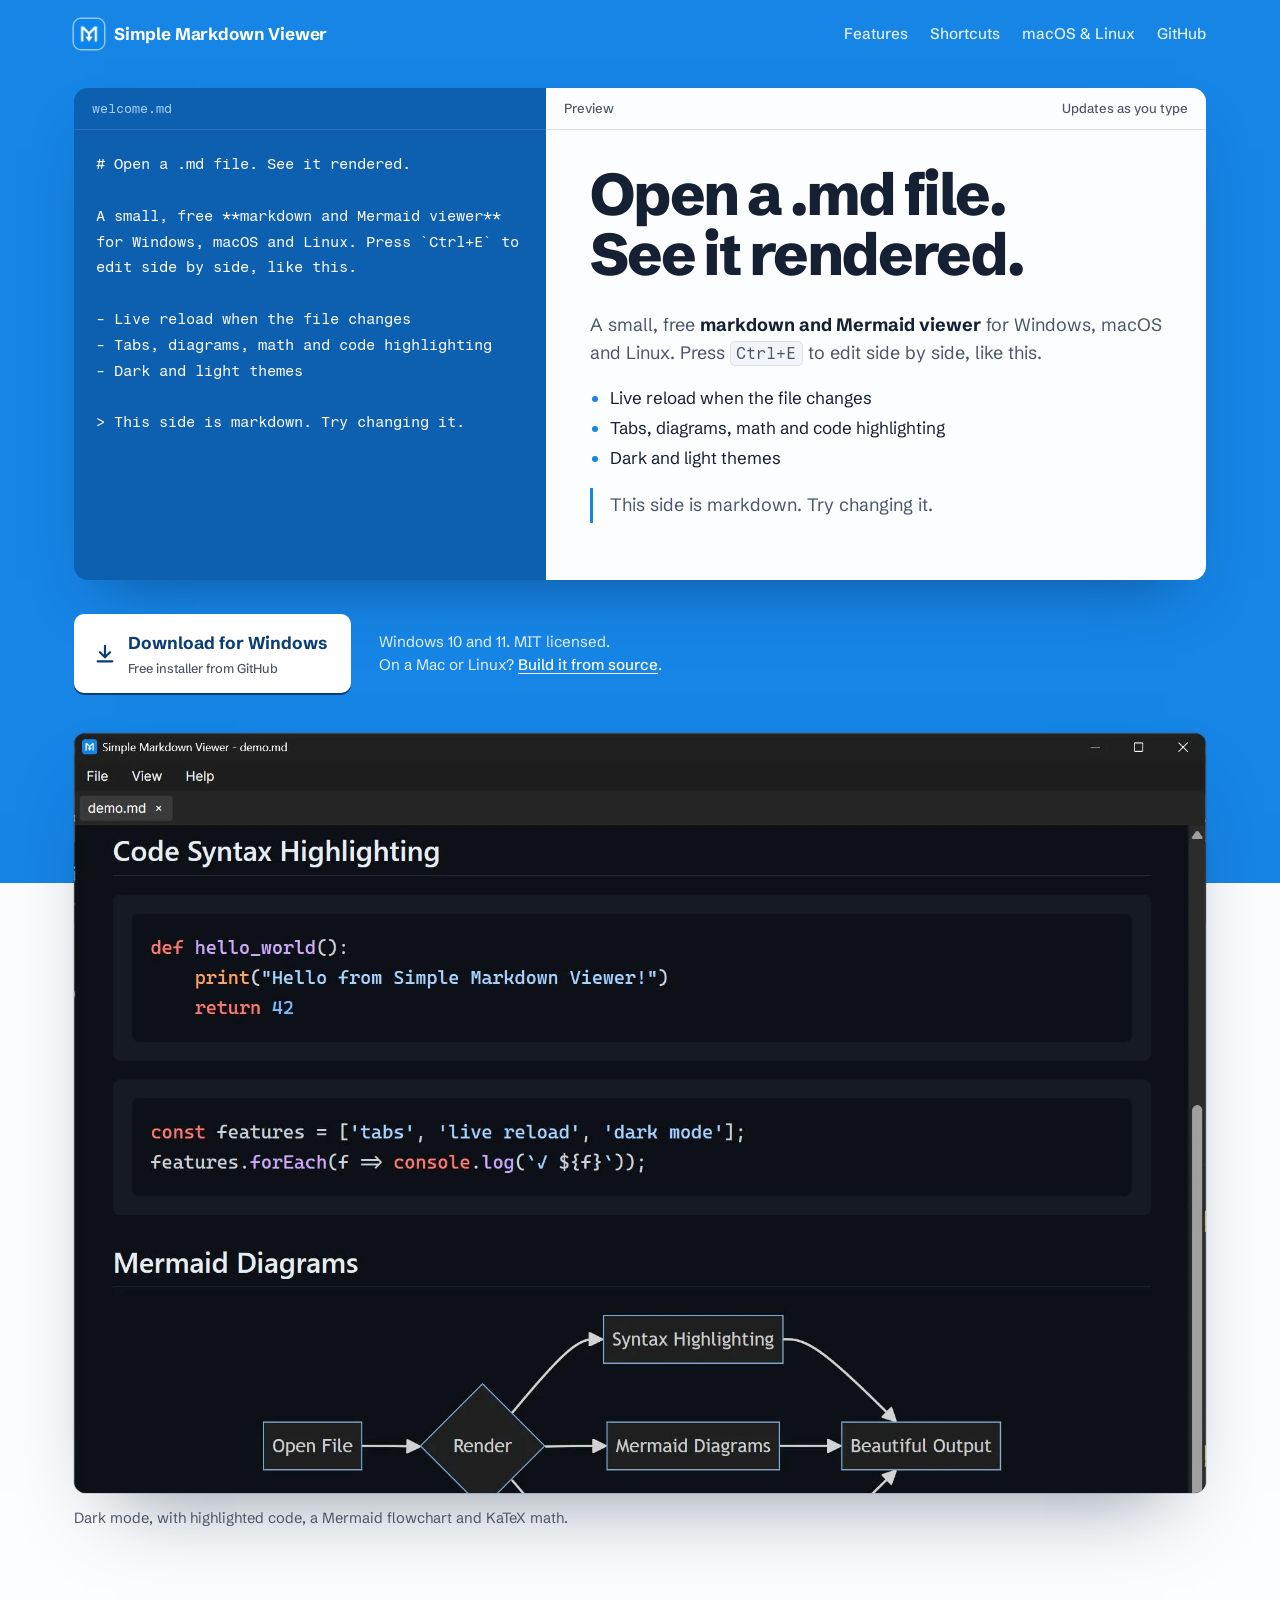
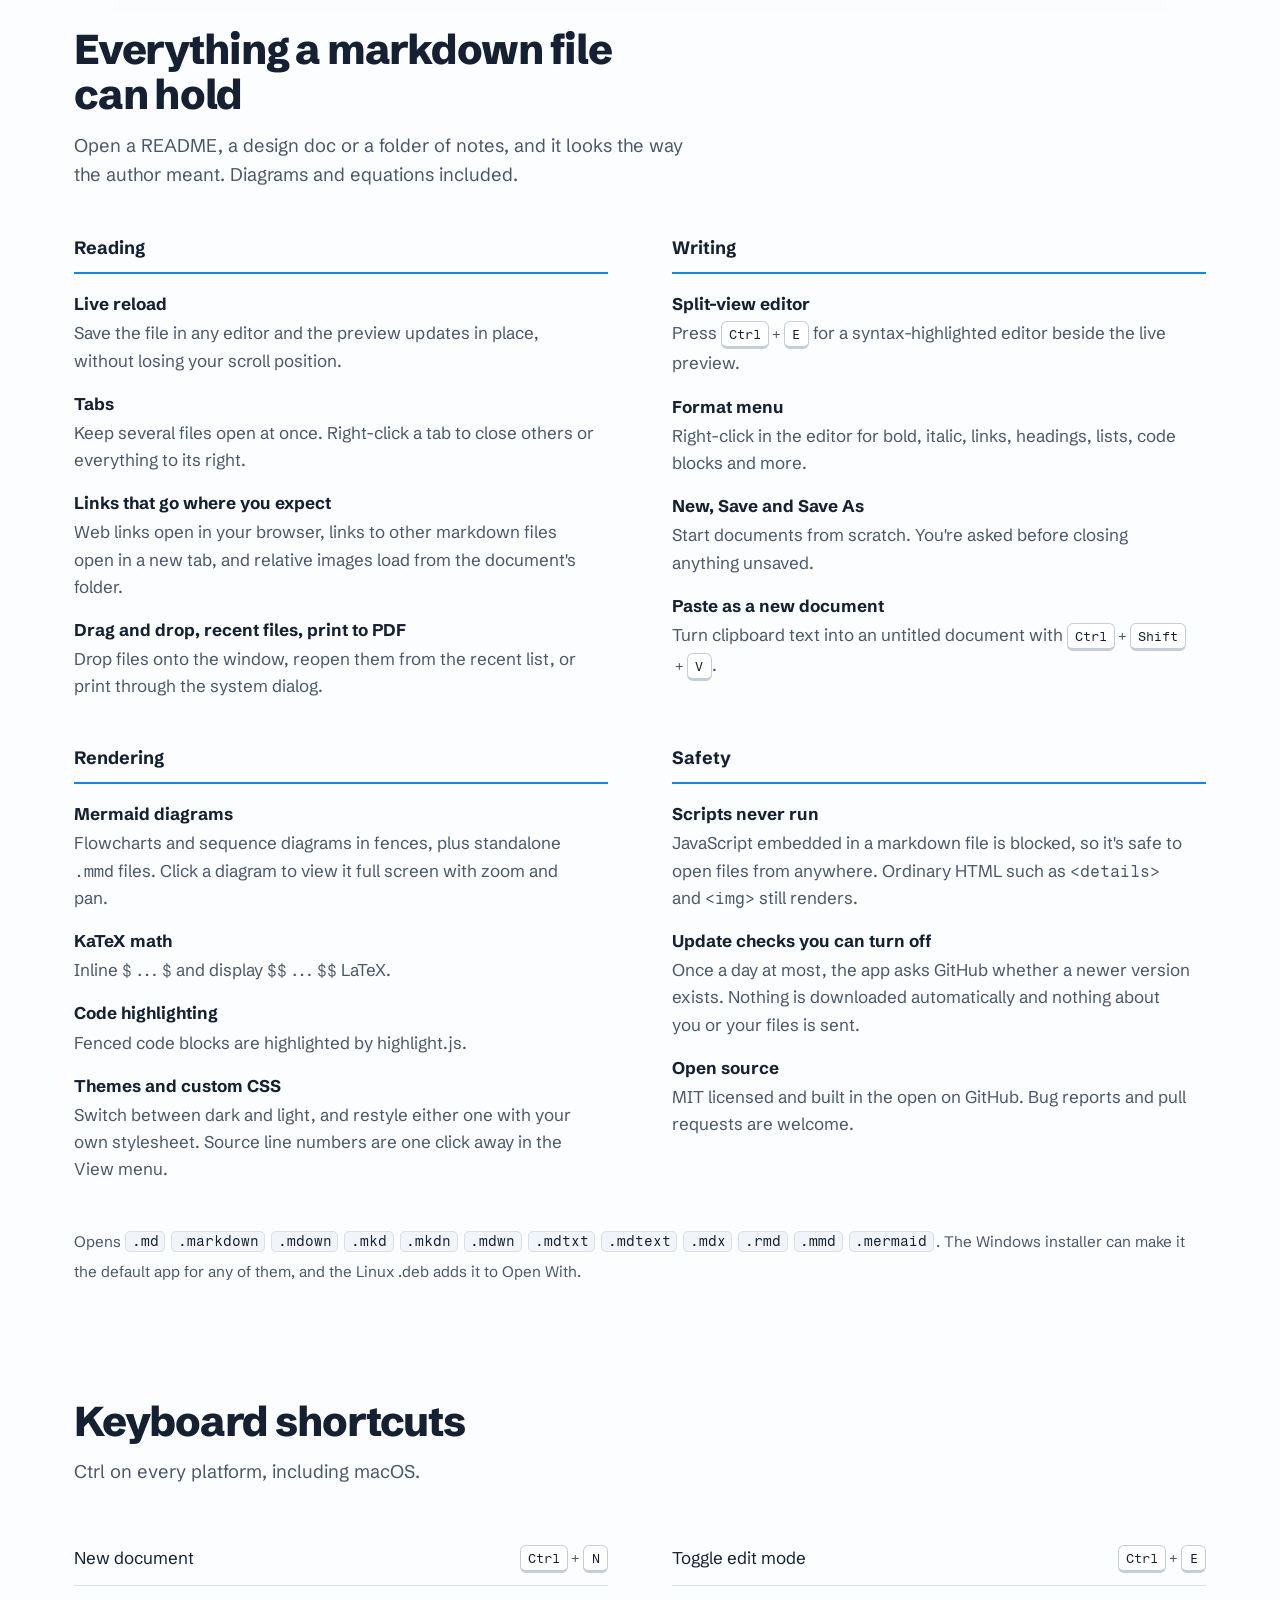
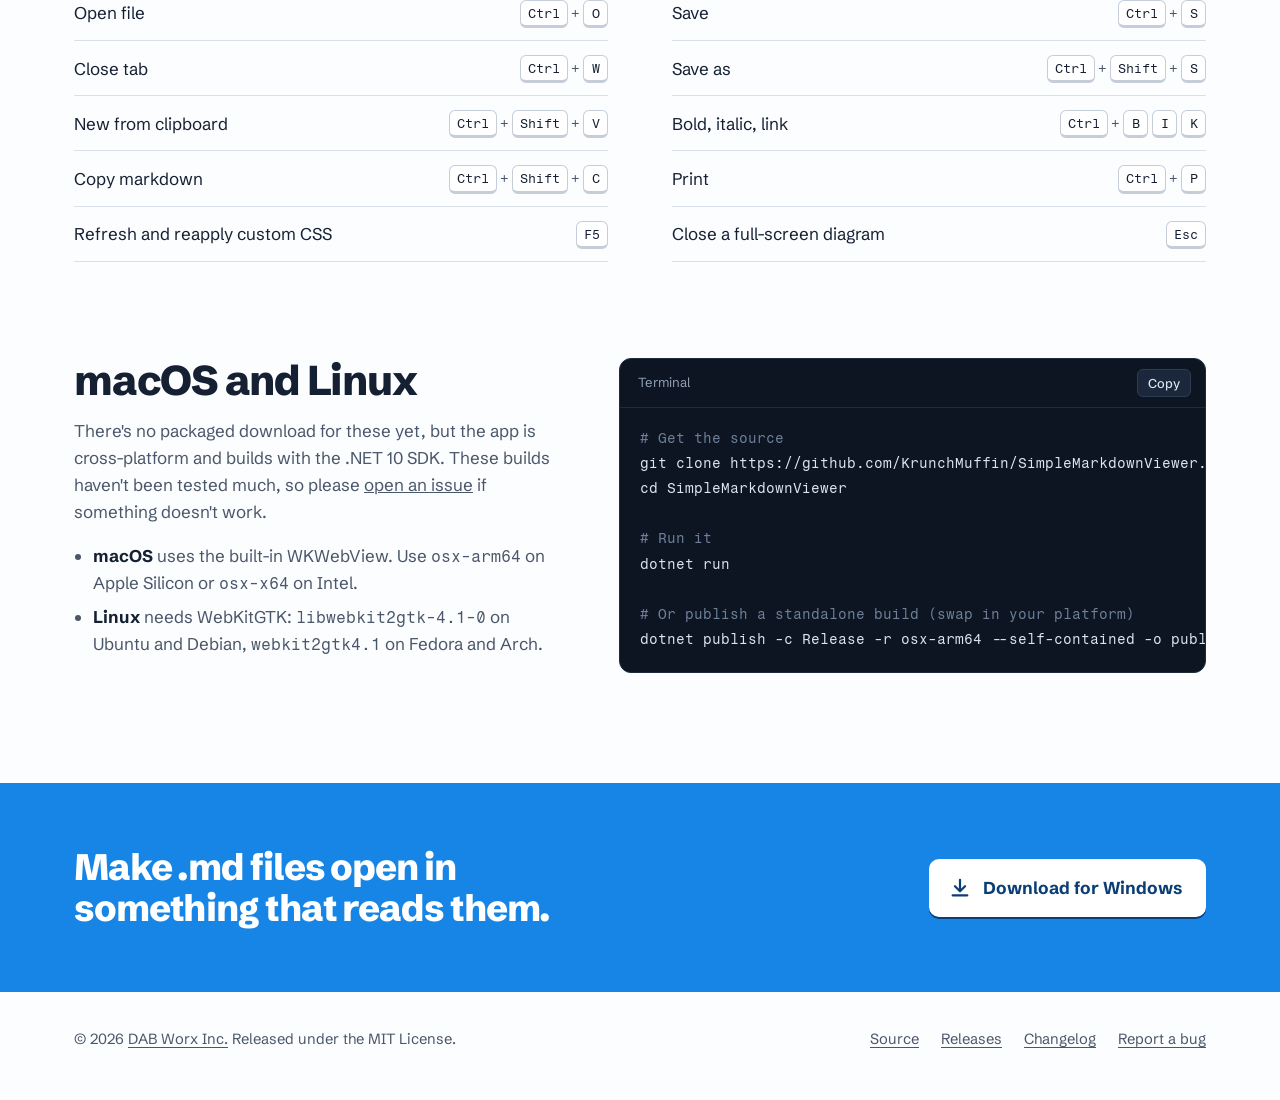
==== docs/index.html @ 420faa03 "Document the macOS and Linux downloads and the release workflow README: download table for every pla" ====
<!doctype html>
<html lang="en">
<head>
<meta charset="utf-8">
<meta name="viewport" content="width=device-width, initial-scale=1">
<title>Simple Markdown Viewer</title>
<meta name="description" content="A small, free markdown and Mermaid viewer and editor for Windows, macOS and Linux, with live reload, tabs, diagrams, math and code highlighting.">
<meta property="og:title" content="Simple Markdown Viewer">
<meta property="og:description" content="Open a .md file. See it rendered. Free and open source.">
<meta property="og:image" content="https://smv.dabworx.com/screenshot.png">
<meta property="og:type" content="website">
<meta name="theme-color" content="#1685E6">
<link rel="icon" type="image/png" href="favicon.png">
<link rel="apple-touch-icon" href="icon-192.png">
<link rel="preconnect" href="https://fonts.googleapis.com">
<link rel="preconnect" href="https://fonts.gstatic.com" crossorigin>
<link href="https://fonts.googleapis.com/css2?family=Fragment+Mono&family=Schibsted+Grotesk:wght@400;500;700;800&display=swap" rel="stylesheet">
<style>
:root {
  --blue: #1685E6;
  --blue-deep: #0D5FB0;
  --blue-ink: #0A3E75;
  --blue-soft: #A9D2F7;
  --paper: #FCFDFE;
  --paper-2: #F1F5F9;
  --ink: #152033;
  --ink-2: #4A5669;
  --rule: #D9E0E8;
  --key-bg: #FFFFFF;
  --key-edge: #C4CDD8;
  --sans: "Schibsted Grotesk", system-ui, -apple-system, "Segoe UI", sans-serif;
  --mono: "Fragment Mono", ui-monospace, "Cascadia Mono", Consolas, monospace;
  --measure: 68ch;
  --wrap: 1180px;
}
@media (prefers-color-scheme: dark) {
  :root {
    --paper: #0F1622;
    --paper-2: #151E2C;
    --ink: #E6ECF3;
    --ink-2: #A3AFBF;
    --rule: #263244;
    --key-bg: #1B2536;
    --key-edge: #33425A;
  }
}

*, *::before, *::after { box-sizing: border-box; }
html { -webkit-text-size-adjust: 100%; scroll-behavior: smooth; }
@media (prefers-reduced-motion: reduce) { html { scroll-behavior: auto; } }
body {
  margin: 0;
  background: var(--paper);
  color: var(--ink);
  font: 400 1.0625rem/1.6 var(--sans);
  -webkit-font-smoothing: antialiased;
}
img { max-width: 100%; height: auto; display: block; }
a { color: inherit; }
:focus-visible { outline: 3px solid #FFC940; outline-offset: 3px; border-radius: 4px; }
.wrap { width: 100%; max-width: var(--wrap); margin: 0 auto; padding: 0 24px; }
@media (max-width: 600px) { .wrap { padding: 0 16px; } }
code, kbd, .mono { font-family: var(--mono); font-size: .92em; }
.skip { position: absolute; left: -9999px; }
.skip:focus { left: 16px; top: 16px; z-index: 10; background: #fff; color: #000; padding: 8px 12px; }

/* ---------- Top bar ---------- */
.top { background: var(--blue); color: #fff; }
.top .wrap { display: flex; align-items: center; gap: 24px; height: 68px; }
.brand { display: flex; align-items: center; gap: 10px; font-weight: 700; text-decoration: none; letter-spacing: -.01em; }
.brand img { width: 30px; height: 30px; border-radius: 7px; box-shadow: 0 0 0 1.5px rgba(255,255,255,.55); }
.top nav { margin-left: auto; display: flex; gap: 22px; font-weight: 500; font-size: .96rem; }
.top nav a { text-decoration: none; opacity: .88; }
.top nav a:hover { opacity: 1; text-decoration: underline; text-underline-offset: 4px; }
@media (max-width: 640px) { .top nav a:not(.gh) { display: none; } }

/* ---------- Hero: the live split view ---------- */
.hero { background: var(--blue); color: #fff; padding: 20px 0 190px; }
.split {
  display: grid;
  grid-template-columns: minmax(0, 5fr) minmax(0, 7fr);
  border-radius: 14px;
  overflow: hidden;
  box-shadow: 0 30px 60px -30px rgba(6, 40, 80, .55);
}
.pane-head {
  display: flex; align-items: center; justify-content: space-between; gap: 12px;
  font-size: .82rem; padding: 10px 18px; font-weight: 500;
}
.source { background: var(--blue-deep); display: flex; flex-direction: column; }
.source .pane-head { color: var(--blue-soft); border-bottom: 1px solid rgba(255,255,255,.12); }
.source .pane-head span:first-child { font-family: var(--mono); }
.source textarea {
  flex: 1;
  min-height: 360px;
  width: 100%;
  resize: none;
  border: 0;
  background: transparent;
  color: #fff;
  font: 400 .95rem/1.7 var(--mono);
  padding: 22px 22px 28px;
  caret-color: #FFC940;
  tab-size: 2;
}
.source textarea:focus { outline: none; }
.source:focus-within { box-shadow: inset 0 0 0 3px #FFC940; }
.source textarea::selection { background: rgba(255, 201, 64, .45); }

.render { background: var(--paper); color: var(--ink); display: flex; flex-direction: column; }
.render .pane-head { color: var(--ink-2); border-bottom: 1px solid var(--rule); }
.doc { padding: 34px 44px 40px; }
.doc > :first-child { margin-top: 0; }
.doc h1 {
  font-size: clamp(2.3rem, 4.6vw, 3.7rem);
  line-height: 1.02;
  letter-spacing: -.035em;
  font-weight: 800;
  margin: 0 0 .45em;
  text-wrap: balance;
}
.doc h2 { font-size: 1.5rem; letter-spacing: -.02em; margin: 1.2em 0 .4em; line-height: 1.2; }
.doc h3 { font-size: 1.15rem; margin: 1.2em 0 .3em; }
.doc p { margin: 0 0 .9em; max-width: 56ch; font-size: 1.12rem; color: var(--ink-2); }
.doc strong { color: var(--ink); }
.doc ul { margin: 0 0 1em; padding-left: 1.2em; }
.doc li { margin: .15em 0; }
.doc li::marker { color: var(--blue); }
.doc code { background: var(--paper-2); border: 1px solid var(--rule); border-radius: 5px; padding: .08em .35em; }
.doc blockquote { margin: 0 0 1em; padding: .2em 0 .2em 1em; border-left: 3px solid var(--blue); color: var(--ink-2); }
.doc blockquote > :last-child { margin-bottom: 0; }
.doc a { color: var(--blue); }
.doc hr { border: 0; border-top: 1px solid var(--rule); margin: 1.4em 0; }
.doc pre { background: var(--paper-2); border: 1px solid var(--rule); border-radius: 8px; padding: 14px 16px; overflow-x: auto; }
.doc pre code { background: none; border: 0; padding: 0; }

.reset {
  font: inherit; color: inherit; background: none; border: 0; padding: 0; cursor: pointer;
  text-decoration: underline; text-underline-offset: 3px;
}

/* Download strip inside the hero */
.get { display: flex; flex-wrap: wrap; align-items: center; gap: 14px 28px; margin-top: 34px; }
.btn {
  display: inline-flex; align-items: center; gap: 12px;
  background: #fff; color: var(--blue-ink);
  font-weight: 700; font-size: 1.08rem; text-decoration: none;
  padding: 15px 24px 15px 20px; border-radius: 10px;
  box-shadow: 0 2px 0 var(--blue-ink);
  transition: transform .12s ease, box-shadow .12s ease;
}
.btn:hover { transform: translateY(-1px); box-shadow: 0 3px 0 var(--blue-ink); }
.btn:active { transform: translateY(1px); box-shadow: 0 1px 0 var(--blue-ink); }
.btn svg { width: 22px; height: 22px; flex: none; }
.btn small { display: block; font-weight: 500; font-size: .8rem; color: var(--ink-2); margin-top: 1px; }
.get-meta { font-size: .95rem; line-height: 1.5; color: #E4F1FD; }
.get-meta a { color: #fff; font-weight: 500; text-underline-offset: 3px; }

@media (max-width: 860px) {
  .split { grid-template-columns: 1fr; }
  .render { order: -1; }
  .source textarea { min-height: 220px; }
  .doc { padding: 26px 22px 30px; }
  .hero { padding-bottom: 120px; }
}

/* ---------- Screenshot ---------- */
.shot { margin-top: -150px; }
.shot figure { margin: 0; }
.shot picture img {
  width: 100%;
  max-height: 760px;
  object-fit: cover;
  object-position: top;
  border-radius: 12px;
  box-shadow: 0 1px 0 rgba(255,255,255,.08) inset, 0 40px 80px -40px rgba(10, 30, 60, .5), 0 0 0 1px rgba(10, 30, 60, .12);
  background: #0D1117;
}
.shot figcaption { color: var(--ink-2); font-size: .92rem; margin-top: 14px; }
@media (max-width: 860px) { .shot { margin-top: -90px; } .shot picture img { max-height: 520px; } }

/* ---------- Sections ---------- */
section.block { padding: 96px 0 0; }
.block h2 {
  font-size: clamp(1.9rem, 3.4vw, 2.6rem);
  line-height: 1.08;
  letter-spacing: -.03em;
  font-weight: 800;
  margin: 0 0 14px;
  max-width: 22ch;
}
.lede { color: var(--ink-2); font-size: 1.15rem; max-width: 58ch; margin: 0 0 44px; }

/* Features: four groups as plain lists */
.groups { display: grid; grid-template-columns: repeat(2, minmax(0, 1fr)); gap: 44px 64px; }
.group h3 {
  font-size: 1.12rem; font-weight: 700; margin: 0 0 6px;
  padding-bottom: 10px; border-bottom: 2px solid var(--blue);
  display: flex; align-items: baseline; gap: 10px;
}
.group h3 .mono { color: var(--blue); font-weight: 400; font-size: .95rem; }
.group dl { margin: 0; }
.group dt { font-weight: 700; margin-top: 16px; }
.group dd { margin: 2px 0 0; color: var(--ink-2); max-width: 52ch; }
@media (max-width: 760px) { .groups { grid-template-columns: 1fr; } }

.types { margin-top: 44px; color: var(--ink-2); font-size: .95rem; line-height: 2; }
.types code { color: var(--ink); background: var(--paper-2); border: 1px solid var(--rule); border-radius: 5px; padding: .1em .4em; margin-right: 2px; white-space: nowrap; }

/* Shortcuts */
.keys { display: grid; grid-template-columns: repeat(2, minmax(0, 1fr)); gap: 0 64px; margin: 0; }
.keys div { display: flex; align-items: center; justify-content: space-between; gap: 16px; padding: 12px 0; border-bottom: 1px solid var(--rule); }
.keys dt { order: 2; white-space: nowrap; }
.keys dd { order: 1; margin: 0; }
kbd {
  display: inline-block; min-width: 1.9em; text-align: center;
  font-size: .82rem; line-height: 1; padding: 6px 7px 5px;
  background: var(--key-bg); color: var(--ink);
  border: 1px solid var(--key-edge); border-bottom-width: 3px; border-radius: 6px;
}
.plus { color: var(--ink-2); margin: 0 3px; font-size: .85rem; }
@media (max-width: 760px) { .keys { grid-template-columns: 1fr; } }

/* Other platforms */
.platforms { display: grid; grid-template-columns: minmax(0, 5fr) minmax(0, 6fr); gap: 56px; align-items: start; }
.platforms p { color: var(--ink-2); max-width: 52ch; margin: 0 0 1em; }
.platforms ul { margin: 0; padding-left: 1.1em; color: var(--ink-2); }
.platforms li { margin: .35em 0; }
.platforms li strong { color: var(--ink); }
.platforms .downloads { list-style: none; padding: 0; margin: 0 0 1.4em; }
.platforms .downloads li { display: flex; justify-content: space-between; align-items: baseline; gap: 16px; margin: 0; padding: 11px 0; border-bottom: 1px solid var(--rule); }
.platforms .downloads li:first-child { border-top: 1px solid var(--rule); }
.platforms .downloads a { font-weight: 700; color: var(--ink); text-underline-offset: 3px; }
.platforms .downloads span { font-size: .9rem; white-space: nowrap; }
.term { background: #0D1522; color: #DCE6F2; border-radius: 12px; overflow: hidden; border: 1px solid #1F2B3D; }
.term-head { display: flex; justify-content: space-between; align-items: center; padding: 10px 14px 10px 18px; border-bottom: 1px solid #1F2B3D; font-size: .82rem; color: #8FA0B6; }
.term pre { margin: 0; padding: 18px 20px 20px; overflow-x: auto; font: .9rem/1.75 var(--mono); }
.term .c { color: #6F819A; }
.copy {
  font: 500 .8rem var(--sans); color: #DCE6F2; background: #1B283B; border: 1px solid #2C3C55;
  border-radius: 6px; padding: 5px 10px; cursor: pointer;
}
.copy:hover { background: #24344C; }
@media (max-width: 860px) { .platforms { grid-template-columns: 1fr; gap: 28px; } }

/* Closing call and footer */
.closer { margin-top: 110px; background: var(--blue); color: #fff; padding: 64px 0; }
.closer .wrap { display: flex; flex-wrap: wrap; align-items: center; justify-content: space-between; gap: 24px; }
.closer h2 { margin: 0; font-size: clamp(1.7rem, 3vw, 2.3rem); letter-spacing: -.03em; line-height: 1.1; font-weight: 800; max-width: 26ch; text-wrap: balance; }
footer { padding: 36px 0 48px; color: var(--ink-2); font-size: .92rem; }
footer .wrap { display: flex; flex-wrap: wrap; gap: 10px 28px; justify-content: space-between; }
footer nav { display: flex; flex-wrap: wrap; gap: 8px 22px; }
footer a { text-underline-offset: 3px; }
</style>
</head>
<body>
<a class="skip" href="#main">Skip to content</a>

<header class="top">
  <div class="wrap">
    <a class="brand" href="./"><img src="icon-64.png" alt="" width="30" height="30">Simple Markdown Viewer</a>
    <nav aria-label="Main">
      <a href="#features">Features</a>
      <a href="#shortcuts">Shortcuts</a>
      <a href="#other-platforms">macOS &amp; Linux</a>
      <a class="gh" href="https://github.com/KrunchMuffin/SimpleMarkdownViewer">GitHub</a>
    </nav>
  </div>
</header>

<main id="main">
  <div class="hero">
    <div class="wrap">
      <div class="split">
        <div class="source">
          <div class="pane-head">
            <span>welcome.md</span>
            <button class="reset" type="button" id="reset" hidden>Reset</button>
          </div>
          <label class="skip" for="md">Markdown source. Edit it to update the preview.</label>
          <textarea id="md" spellcheck="false" autocapitalize="off" autocomplete="off"># Open a .md file. See it rendered.

A small, free **markdown and Mermaid viewer** for Windows, macOS and Linux. Press `Ctrl+E` to edit side by side, like this.

- Live reload when the file changes
- Tabs, diagrams, math and code highlighting
- Dark and light themes

&gt; This side is markdown. Try changing it.</textarea>
        </div>
        <div class="render">
          <div class="pane-head"><span>Preview</span><span aria-hidden="true">Updates as you type</span></div>
          <div class="doc" id="out" aria-live="polite">
            <h1>Open a .md file. See it rendered.</h1>
            <p>A small, free <strong>markdown and Mermaid viewer</strong> for Windows, macOS and Linux. Press <code>Ctrl+E</code> to edit side by side, like this.</p>
            <ul>
              <li>Live reload when the file changes</li>
              <li>Tabs, diagrams, math and code highlighting</li>
              <li>Dark and light themes</li>
            </ul>
            <blockquote><p>This side is markdown. Try changing it.</p></blockquote>
          </div>
        </div>
      </div>

      <div class="get">
        <a class="btn" id="dl" href="https://github.com/KrunchMuffin/SimpleMarkdownViewer/releases/latest">
          <svg viewBox="0 0 24 24" fill="none" stroke="currentColor" stroke-width="2.4" stroke-linecap="round" stroke-linejoin="round" aria-hidden="true"><path d="M12 3v12"/><path d="m6.5 10 5.5 5.5L17.5 10"/><path d="M4 20h16"/></svg>
          <span><span data-dl-label>Download for Windows</span><small id="dl-meta">Free installer from GitHub</small></span>
        </a>
        <p class="get-meta">
          <span id="ver">Windows 10 and 11.</span> MIT licensed.<br>
          <span id="others">On a Mac or Linux? <a href="#other-platforms">Build it from source</a>.</span>
        </p>
      </div>
    </div>
  </div>

  <div class="wrap shot">
    <figure>
      <picture>
        <source srcset="screenshot.webp" type="image/webp">
        <img src="screenshot.png" width="1804" height="2014" alt="Simple Markdown Viewer in dark mode showing highlighted Python and JavaScript, a Mermaid flowchart, and KaTeX equations." loading="lazy">
      </picture>
      <figcaption>Dark mode, with highlighted code, a Mermaid flowchart and KaTeX math.</figcaption>
    </figure>
  </div>

  <section class="block" id="features" aria-labelledby="features-h">
    <div class="wrap">
      <h2 id="features-h">Everything a markdown file can hold</h2>
      <p class="lede">Open a README, a design doc or a folder of notes, and it looks the way the author meant. Diagrams and equations included.</p>

      <div class="groups">
        <div class="group">
          <h3>Reading</h3>
          <dl>
            <dt>Live reload</dt>
            <dd>Save the file in any editor and the preview updates in place, without losing your scroll position.</dd>
            <dt>Tabs</dt>
            <dd>Keep several files open at once. Right-click a tab to close others or everything to its right.</dd>
            <dt>Links that go where you expect</dt>
            <dd>Web links open in your browser, links to other markdown files open in a new tab, and relative images load from the document's folder.</dd>
            <dt>Drag and drop, recent files, print to PDF</dt>
            <dd>Drop files onto the window, reopen them from the recent list, or print through the system dialog.</dd>
          </dl>
        </div>

        <div class="group">
          <h3>Writing</h3>
          <dl>
            <dt>Split-view editor</dt>
            <dd>Press <kbd>Ctrl</kbd><span class="plus">+</span><kbd>E</kbd> for a syntax-highlighted editor beside the live preview.</dd>
            <dt>Format menu</dt>
            <dd>Right-click in the editor for bold, italic, links, headings, lists, code blocks and more.</dd>
            <dt>New, Save and Save As</dt>
            <dd>Start documents from scratch. You're asked before closing anything unsaved.</dd>
            <dt>Paste as a new document</dt>
            <dd>Turn clipboard text into an untitled document with <kbd>Ctrl</kbd><span class="plus">+</span><kbd>Shift</kbd><span class="plus">+</span><kbd>V</kbd>.</dd>
          </dl>
        </div>

        <div class="group">
          <h3>Rendering</h3>
          <dl>
            <dt>Mermaid diagrams</dt>
            <dd>Flowcharts and sequence diagrams in fences, plus standalone <code>.mmd</code> files. Click a diagram to view it full screen with zoom and pan.</dd>
            <dt>KaTeX math</dt>
            <dd>Inline <code>$...$</code> and display <code>$$...$$</code> LaTeX.</dd>
            <dt>Code highlighting</dt>
            <dd>Fenced code blocks are highlighted by highlight.js.</dd>
            <dt>Themes and custom CSS</dt>
            <dd>Switch between dark and light, and restyle either one with your own stylesheet. Source line numbers are one click away in the View menu.</dd>
          </dl>
        </div>

        <div class="group">
          <h3>Safety</h3>
          <dl>
            <dt>Scripts never run</dt>
            <dd>JavaScript embedded in a markdown file is blocked, so it's safe to open files from anywhere. Ordinary HTML such as <code>&lt;details&gt;</code> and <code>&lt;img&gt;</code> still renders.</dd>
            <dt>Update checks you can turn off</dt>
            <dd>Once a day at most, the app asks GitHub whether a newer version exists. Nothing is downloaded automatically and nothing about you or your files is sent.</dd>
            <dt>Open source</dt>
            <dd>MIT licensed and built in the open on GitHub. Bug reports and pull requests are welcome.</dd>
          </dl>
        </div>
      </div>

      <p class="types">Opens
        <code>.md</code> <code>.markdown</code> <code>.mdown</code> <code>.mkd</code> <code>.mkdn</code> <code>.mdwn</code> <code>.mdtxt</code> <code>.mdtext</code> <code>.mdx</code> <code>.rmd</code> <code>.mmd</code> <code>.mermaid</code>.
        The Windows installer can make it the default app for any of them, and the Linux .deb adds it to Open With.
      </p>
    </div>
  </section>

  <section class="block" id="shortcuts" aria-labelledby="shortcuts-h">
    <div class="wrap">
      <h2 id="shortcuts-h">Keyboard shortcuts</h2>
      <p class="lede">Ctrl on every platform, including macOS.</p>
      <dl class="keys">
        <div><dt><kbd>Ctrl</kbd><span class="plus">+</span><kbd>N</kbd></dt><dd>New document</dd></div>
        <div><dt><kbd>Ctrl</kbd><span class="plus">+</span><kbd>E</kbd></dt><dd>Toggle edit mode</dd></div>
        <div><dt><kbd>Ctrl</kbd><span class="plus">+</span><kbd>O</kbd></dt><dd>Open file</dd></div>
        <div><dt><kbd>Ctrl</kbd><span class="plus">+</span><kbd>S</kbd></dt><dd>Save</dd></div>
        <div><dt><kbd>Ctrl</kbd><span class="plus">+</span><kbd>W</kbd></dt><dd>Close tab</dd></div>
        <div><dt><kbd>Ctrl</kbd><span class="plus">+</span><kbd>Shift</kbd><span class="plus">+</span><kbd>S</kbd></dt><dd>Save as</dd></div>
        <div><dt><kbd>Ctrl</kbd><span class="plus">+</span><kbd>Shift</kbd><span class="plus">+</span><kbd>V</kbd></dt><dd>New from clipboard</dd></div>
        <div><dt><kbd>Ctrl</kbd><span class="plus">+</span><kbd>B</kbd> <kbd>I</kbd> <kbd>K</kbd></dt><dd>Bold, italic, link</dd></div>
        <div><dt><kbd>Ctrl</kbd><span class="plus">+</span><kbd>Shift</kbd><span class="plus">+</span><kbd>C</kbd></dt><dd>Copy markdown</dd></div>
        <div><dt><kbd>Ctrl</kbd><span class="plus">+</span><kbd>P</kbd></dt><dd>Print</dd></div>
        <div><dt><kbd>F5</kbd></dt><dd>Refresh and reapply custom CSS</dd></div>
        <div><dt><kbd>Esc</kbd></dt><dd>Close a full-screen diagram</dd></div>
      </dl>
    </div>
  </section>

  <section class="block" id="other-platforms" aria-labelledby="platforms-h">
    <div class="wrap platforms">
      <div>
        <h2 id="platforms-h">macOS and Linux</h2>
        <!-- Shown until a release includes macOS and Linux downloads -->
        <div data-builds="none">
          <p>There's no packaged download for these yet, but the app is cross-platform and builds with the .NET 10 SDK. These builds haven't been tested much, so please <a href="https://github.com/KrunchMuffin/SimpleMarkdownViewer/issues">open an issue</a> if something doesn't work.</p>
          <ul>
            <li><strong>macOS</strong> uses the built-in WKWebView. Use <code>osx-arm64</code> on Apple Silicon or <code>osx-x64</code> on Intel.</li>
            <li><strong>Linux</strong> needs WebKitGTK: <code>libwebkit2gtk-4.1-0</code> on Ubuntu and Debian, <code>webkit2gtk4.1</code> on Fedora and Arch.</li>
          </ul>
        </div>
        <div data-builds="some" hidden>
          <p>These downloads are new, so please <a href="https://github.com/KrunchMuffin/SimpleMarkdownViewer/issues">open an issue</a> if something doesn't work.</p>
          <ul class="downloads" id="downloads"></ul>
          <p><strong>First launch on macOS:</strong> the app isn't notarized by Apple yet, so macOS blocks it the first time. Open it once, then go to System Settings &gt; Privacy &amp; Security and choose Open Anyway.</p>
          <p><strong>AppImage:</strong> needs WebKitGTK 4.1 (<code>libwebkit2gtk-4.1-0</code> on Ubuntu and Debian, <code>webkit2gtk4.1</code> on Fedora and Arch). The .deb installs it for you.</p>
          <p>You can also build it yourself with the .NET 10 SDK.</p>
        </div>
      </div>
      <div class="term">
        <div class="term-head"><span>Terminal</span><button class="copy" type="button" data-copy="build">Copy</button></div>
<pre id="build"><span class="c"># Get the source</span>
git clone https://github.com/KrunchMuffin/SimpleMarkdownViewer.git
cd SimpleMarkdownViewer

<span class="c"># Run it</span>
dotnet run

<span class="c"># Or publish a standalone build (swap in your platform)</span>
dotnet publish -c Release -r osx-arm64 --self-contained -o publish</pre>
      </div>
    </div>
  </section>

  <section class="closer" aria-labelledby="closer-h">
    <div class="wrap">
      <h2 id="closer-h">Make .md files open in something that reads them.</h2>
      <a class="btn" href="https://github.com/KrunchMuffin/SimpleMarkdownViewer/releases/latest" data-dl>
        <svg viewBox="0 0 24 24" fill="none" stroke="currentColor" stroke-width="2.4" stroke-linecap="round" stroke-linejoin="round" aria-hidden="true"><path d="M12 3v12"/><path d="m6.5 10 5.5 5.5L17.5 10"/><path d="M4 20h16"/></svg>
        <span data-dl-label>Download for Windows</span>
      </a>
    </div>
  </section>
</main>

<footer>
  <div class="wrap">
    <span>© 2026 <a href="https://dabworx.com">DAB Worx Inc.</a> Released under the MIT License.</span>
    <nav aria-label="Project">
      <a href="https://github.com/KrunchMuffin/SimpleMarkdownViewer">Source</a>
      <a href="https://github.com/KrunchMuffin/SimpleMarkdownViewer/releases">Releases</a>
      <a href="https://github.com/KrunchMuffin/SimpleMarkdownViewer/blob/main/CHANGELOG.md">Changelog</a>
      <a href="https://github.com/KrunchMuffin/SimpleMarkdownViewer/issues">Report a bug</a>
    </nav>
  </div>
</footer>

<script>
(function () {
  // ---- Tiny markdown renderer for the hero demo ----
  function esc(s) {
    return s.replace(/&/g, "&amp;").replace(/</g, "&lt;").replace(/>/g, "&gt;").replace(/"/g, "&quot;");
  }
  function safeHref(u) {
    return /^(https?:\/\/|#|mailto:)/i.test(u) ? u : "#";
  }
  function inline(s) {
    var codes = [];
    s = esc(s).replace(/`([^`]+)`/g, function (_, c) { codes.push(c); return "\u0000" + (codes.length - 1) + "\u0000"; });
    s = s
      .replace(/\[([^\]]+)\]\(([^)\s]+)\)/g, function (_, t, u) { return '<a href="' + safeHref(u) + '" rel="noopener">' + t + "</a>"; })
      .replace(/(\*\*|__)(?=\S)([\s\S]*?\S)\1/g, "<strong>$2</strong>")
      .replace(/(\*|_)(?=\S)([\s\S]*?\S)\1/g, "<em>$2</em>")
      .replace(/~~(?=\S)([\s\S]*?\S)~~/g, "<del>$1</del>");
    return s.replace(/\u0000(\d+)\u0000/g, function (_, i) { return "<code>" + codes[i] + "</code>"; });
  }
  function render(md) {
    var lines = md.replace(/\r\n?/g, "\n").split("\n");
    var out = [], para = [], list = null, quote = [], fence = null;
    function flushPara() { if (para.length) { out.push("<p>" + inline(para.join(" ")) + "</p>"); para = []; } }
    function flushList() { if (list) { out.push("<" + list.tag + ">" + list.items.map(function (i) { return "<li>" + inline(i) + "</li>"; }).join("") + "</" + list.tag + ">"); list = null; } }
    function flushQuote() { if (quote.length) { out.push("<blockquote>" + render(quote.join("\n")) + "</blockquote>"); quote = []; } }
    function flushAll() { flushPara(); flushList(); flushQuote(); }
    for (var n = 0; n < lines.length; n++) {
      var line = lines[n], m;
      if (fence) {
        if (/^```/.test(line)) { out.push("<pre><code>" + esc(fence.join("\n")) + "</code></pre>"); fence = null; }
        else fence.push(line);
        continue;
      }
      if (/^```/.test(line)) { flushAll(); fence = []; continue; }
      if ((m = /^>\s?(.*)$/.exec(line))) { flushPara(); flushList(); quote.push(m[1]); continue; }
      flushQuote();
      if (/^\s*$/.test(line)) { flushPara(); flushList(); continue; }
      if ((m = /^(#{1,6})\s+(.*?)\s*#*\s*$/.exec(line))) { flushAll(); var l = m[1].length; out.push("<h" + l + ">" + inline(m[2]) + "</h" + l + ">"); continue; }
      if (/^(\*\s*){3,}$|^(-\s*){3,}$/.test(line)) { flushAll(); out.push("<hr>"); continue; }
      if ((m = /^\s*([-*+]|\d+[.)])\s+(.*)$/.exec(line))) {
        flushPara();
        var tag = /\d/.test(m[1]) ? "ol" : "ul";
        if (list && list.tag !== tag) flushList();
        if (!list) list = { tag: tag, items: [] };
        list.items.push(m[2]);
        continue;
      }
      if (list) { list.items[list.items.length - 1] += " " + line.trim(); continue; }
      para.push(line.trim());
    }
    if (fence) out.push("<pre><code>" + esc(fence.join("\n")) + "</code></pre>");
    flushAll();
    return out.join("\n");
  }

  var ta = document.getElementById("md");
  var outEl = document.getElementById("out");
  var reset = document.getElementById("reset");
  var original = ta.value;
  function update() {
    outEl.innerHTML = render(ta.value) || '<p>Nothing here yet. Type some markdown on the left.</p>';
    reset.hidden = ta.value === original;
  }
  ta.addEventListener("input", update);
  ta.addEventListener("keydown", function (e) {
    if (e.key === "Tab" && !e.shiftKey && !e.ctrlKey && !e.altKey) {
      // Two-space indent, but let Escape-then-Tab still leave the field
      e.preventDefault();
      var s = ta.selectionStart;
      ta.setRangeText("  ", s, ta.selectionEnd, "end");
      update();
    } else if (e.key === "Escape") {
      ta.blur();
    }
  });
  reset.addEventListener("click", function () { ta.value = original; update(); ta.focus(); });

  // ---- Point the download buttons at the right file for this visitor ----
  var BUILDS = [
    { os: "windows", test: /Setup-.*\.exe$/i, button: "Download for Windows", short: "Windows", name: "Windows 10 and 11", kind: "installer" },
    { os: "mac", test: /macos-arm64\.dmg$/i, button: "Download for macOS", short: "macOS", name: "macOS, Apple Silicon", kind: "disk image" },
    { os: "mac-intel", test: /macos-x64\.dmg$/i, short: "Intel Macs", name: "macOS, Intel", kind: "disk image" },
    { os: "linux", test: /\.deb$/i, button: "Download for Linux", short: "Linux", name: "Ubuntu and Debian (.deb)", kind: "package" },
    { os: "linux-other", test: /\.AppImage$/i, short: "Linux", name: "Other Linux (AppImage)", kind: "AppImage" }
  ];
  function visitorOs() {
    var p = ((navigator.userAgentData && navigator.userAgentData.platform) || navigator.platform || navigator.userAgent).toLowerCase();
    if (/mac|iphone|ipad/.test(p)) return "mac";
    if (/linux|x11|cros/.test(p) && !/android/.test(p)) return "linux";
    return "windows";
  }
  function mb(bytes) { return Math.round(bytes / 1048576) + " MB"; }

  fetch("https://api.github.com/repos/KrunchMuffin/SimpleMarkdownViewer/releases/latest")
    .then(function (r) { return r.ok ? r.json() : null; })
    .then(function (rel) {
      if (!rel) return;
      var version = (rel.tag_name || "").replace(/^v/, "");
      var found = BUILDS.map(function (b) {
        var asset = (rel.assets || []).filter(function (a) { return b.test.test(a.name); })[0];
        return asset ? { build: b, asset: asset } : null;
      }).filter(Boolean);
      if (!found.length) return;

      var os = visitorOs();
      var primary = found.filter(function (f) { return f.build.os === os; })[0] ||
                    found.filter(function (f) { return f.build.os === "windows"; })[0] || found[0];
      document.querySelectorAll("#dl, [data-dl]").forEach(function (a) { a.href = primary.asset.browser_download_url; });
      document.querySelectorAll("[data-dl-label]").forEach(function (el) { el.textContent = primary.build.button; });
      document.getElementById("dl-meta").textContent = "Version " + version + ", " + mb(primary.asset.size) + " " + primary.build.kind;

      var others = found.filter(function (f) { return f !== primary; });
      var hasOtherPlatforms = found.some(function (f) { return f.build.os !== "windows"; });
      if (hasOtherPlatforms) {
        document.getElementById("others").innerHTML = others.length
          ? 'Also for ' + others.map(function (f) { return f.build.short; })
              .filter(function (n, i, all) { return all.indexOf(n) === i; }).slice(0, 3).join(", ") +
            '. <a href="#other-platforms">All downloads</a>.'
          : "";
        document.getElementById("downloads").innerHTML = found.filter(function (f) { return f.build.os !== "windows"; })
          .map(function (f) {
            return '<li><a href="' + esc(f.asset.browser_download_url) + '">' + esc(f.build.name) + '</a><span>' + mb(f.asset.size) + '</span></li>';
          }).join("");
        document.querySelector('[data-builds="none"]').hidden = true;
        document.querySelector('[data-builds="some"]').hidden = false;
      }
      if (rel.published_at) {
        var d = new Date(rel.published_at).toLocaleDateString(undefined, { year: "numeric", month: "long", day: "numeric" });
        document.getElementById("ver").innerHTML = 'Released ' + esc(d) + '. <a href="' + esc(rel.html_url) + '">What’s new</a>.';
      }
    })
    .catch(function () {});

  // ---- Copy buttons ----
  document.querySelectorAll("[data-copy]").forEach(function (btn) {
    btn.addEventListener("click", function () {
      var text = document.getElementById(btn.dataset.copy).innerText;
      navigator.clipboard.writeText(text).then(function () {
        btn.textContent = "Copied";
        setTimeout(function () { btn.textContent = "Copy"; }, 1600);
      });
    });
  });
})();
</script>
</body>
</html>
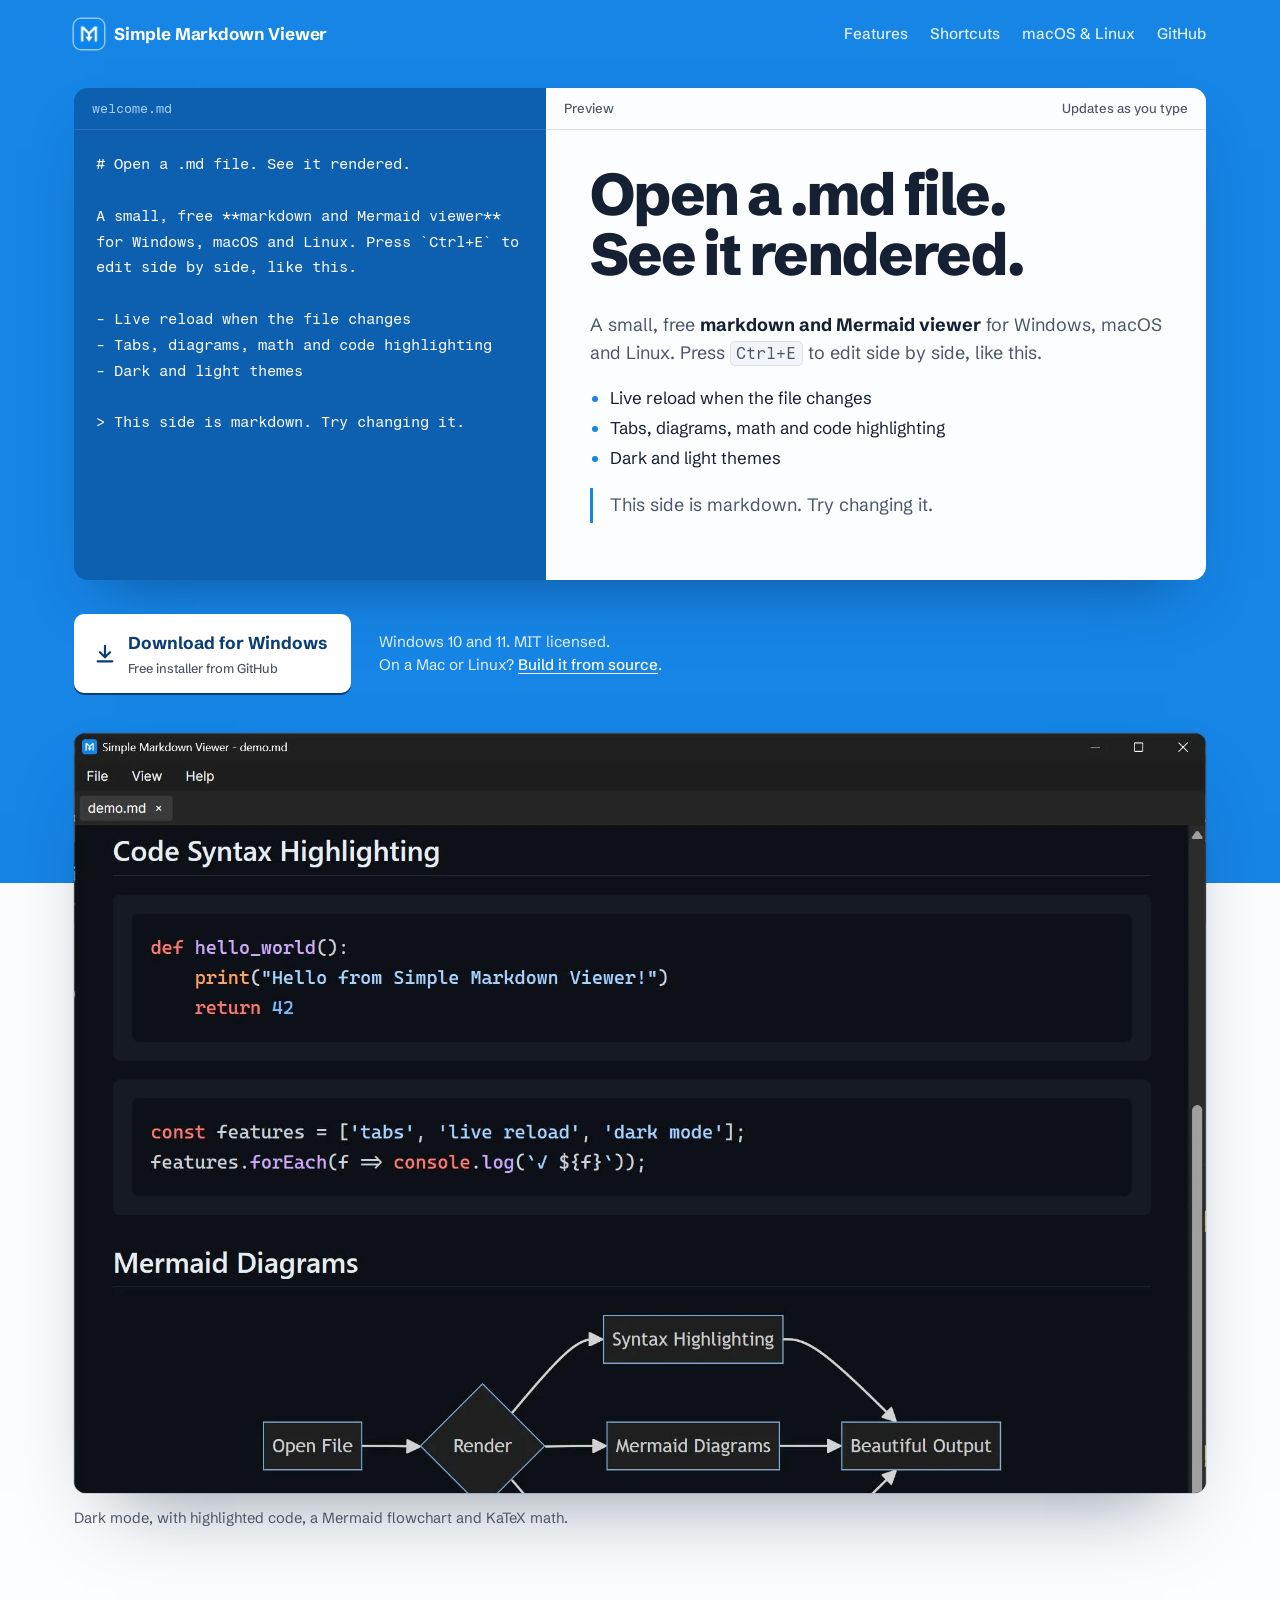
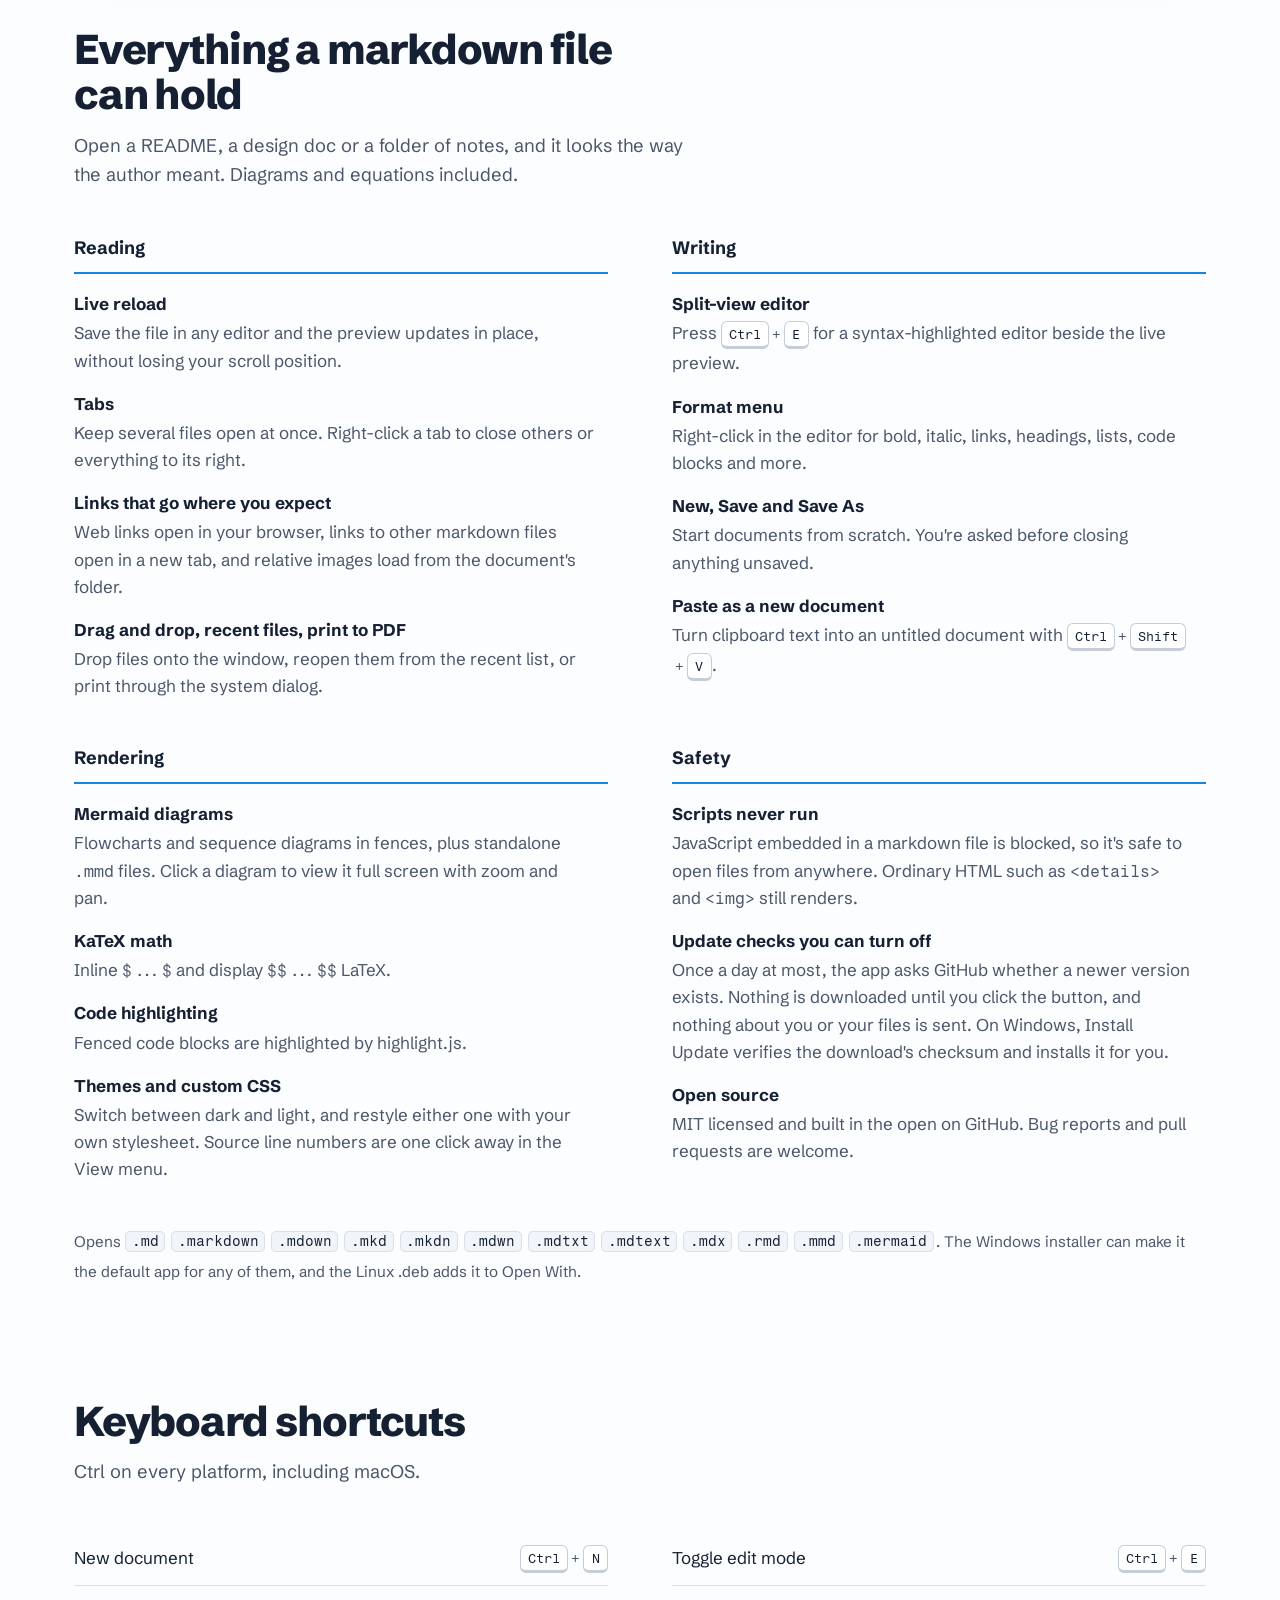
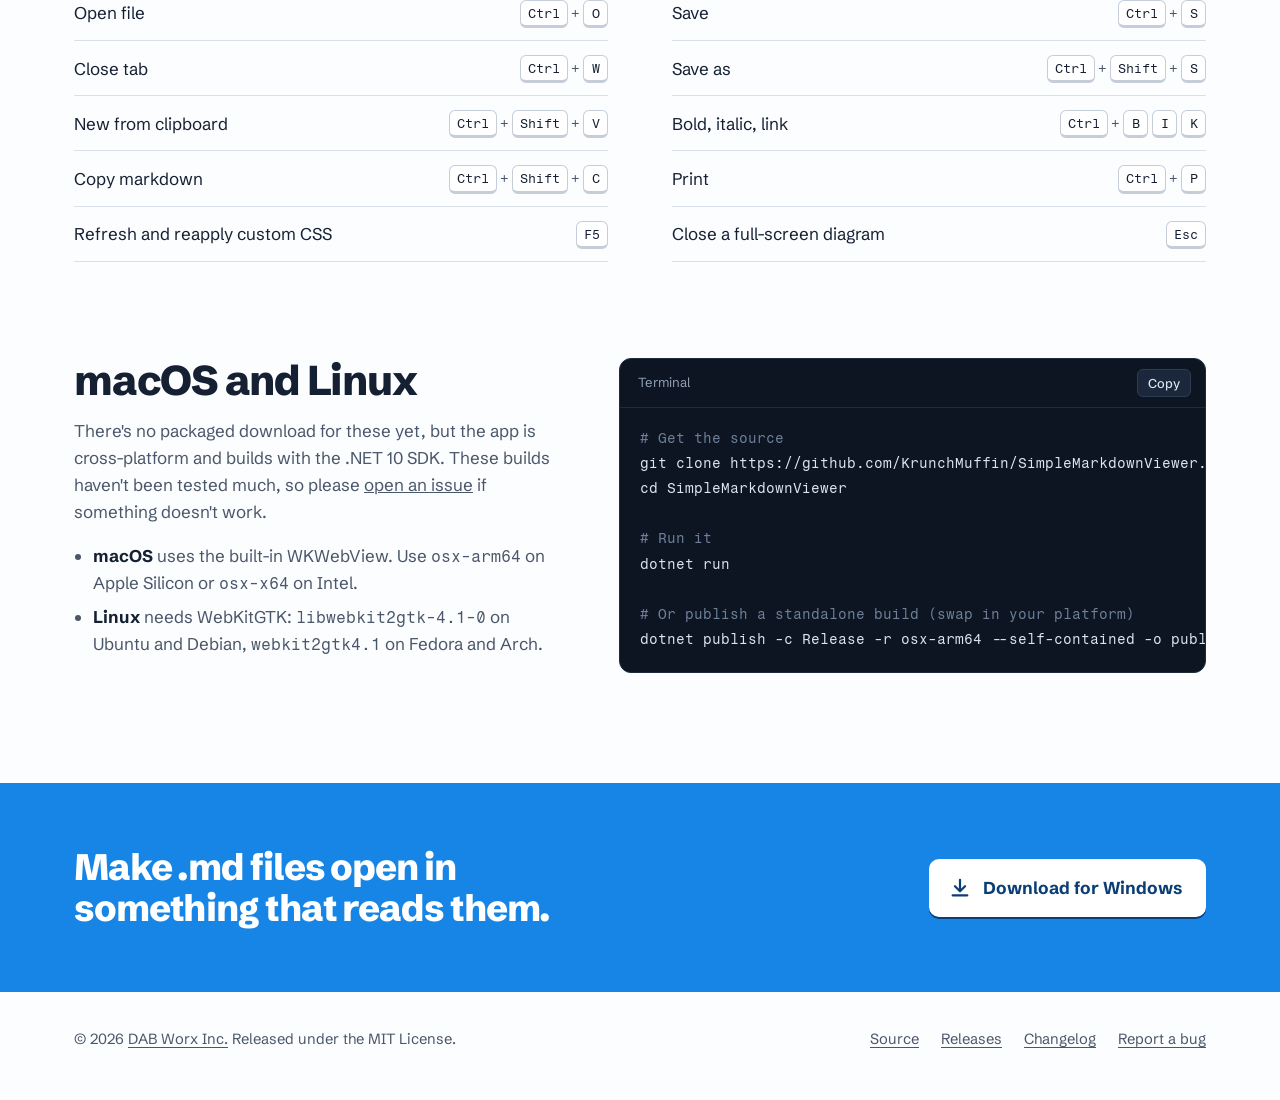
==== commit fec2cdc9: "Install updates from the app on Windows The update notice's button now downloads the new installer, " ====
--- a/docs/index.html
+++ b/docs/index.html
@@ -380,7 +380,7 @@
             <dt>Scripts never run</dt>
             <dd>JavaScript embedded in a markdown file is blocked, so it's safe to open files from anywhere. Ordinary HTML such as <code>&lt;details&gt;</code> and <code>&lt;img&gt;</code> still renders.</dd>
             <dt>Update checks you can turn off</dt>
-            <dd>Once a day at most, the app asks GitHub whether a newer version exists. Nothing is downloaded automatically and nothing about you or your files is sent.</dd>
+            <dd>Once a day at most, the app asks GitHub whether a newer version exists. Nothing is downloaded until you click the button, and nothing about you or your files is sent. On Windows, Install Update verifies the download's checksum and installs it for you.</dd>
             <dt>Open source</dt>
             <dd>MIT licensed and built in the open on GitHub. Bug reports and pull requests are welcome.</dd>
           </dl>
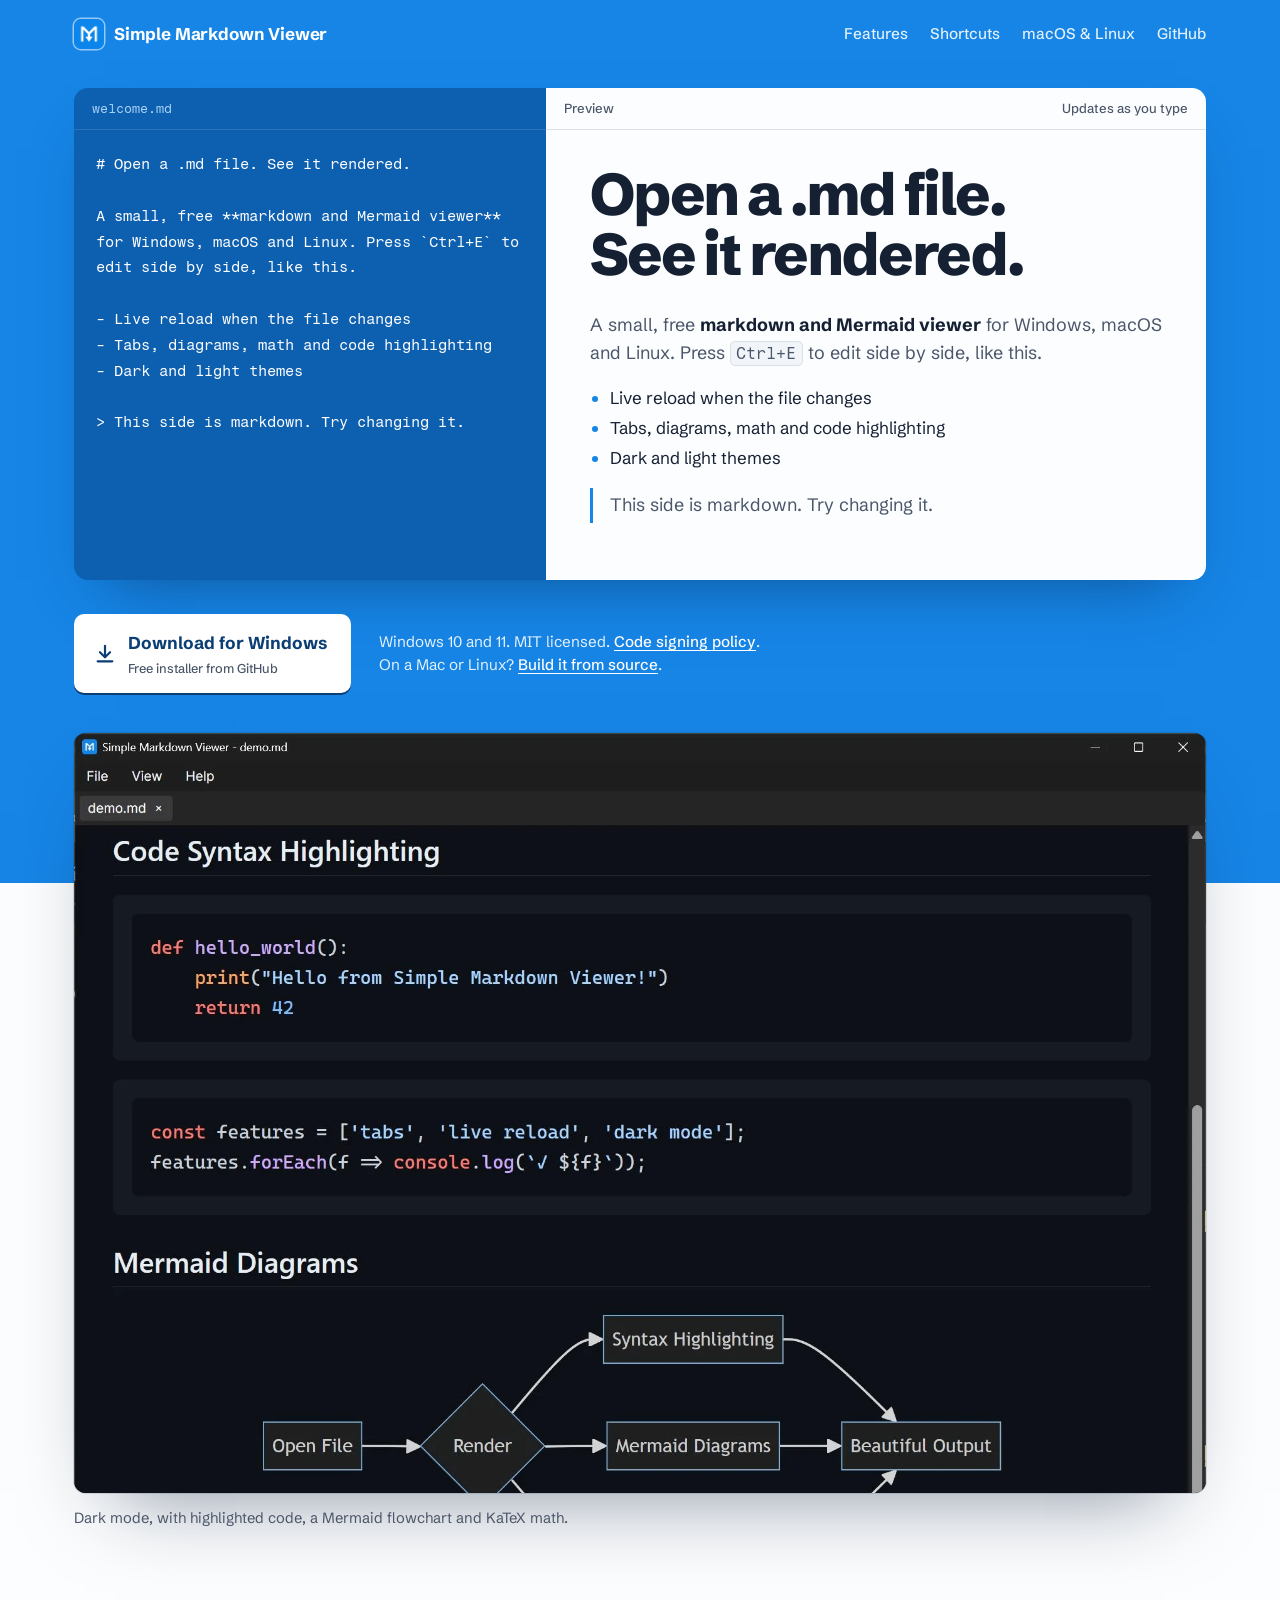
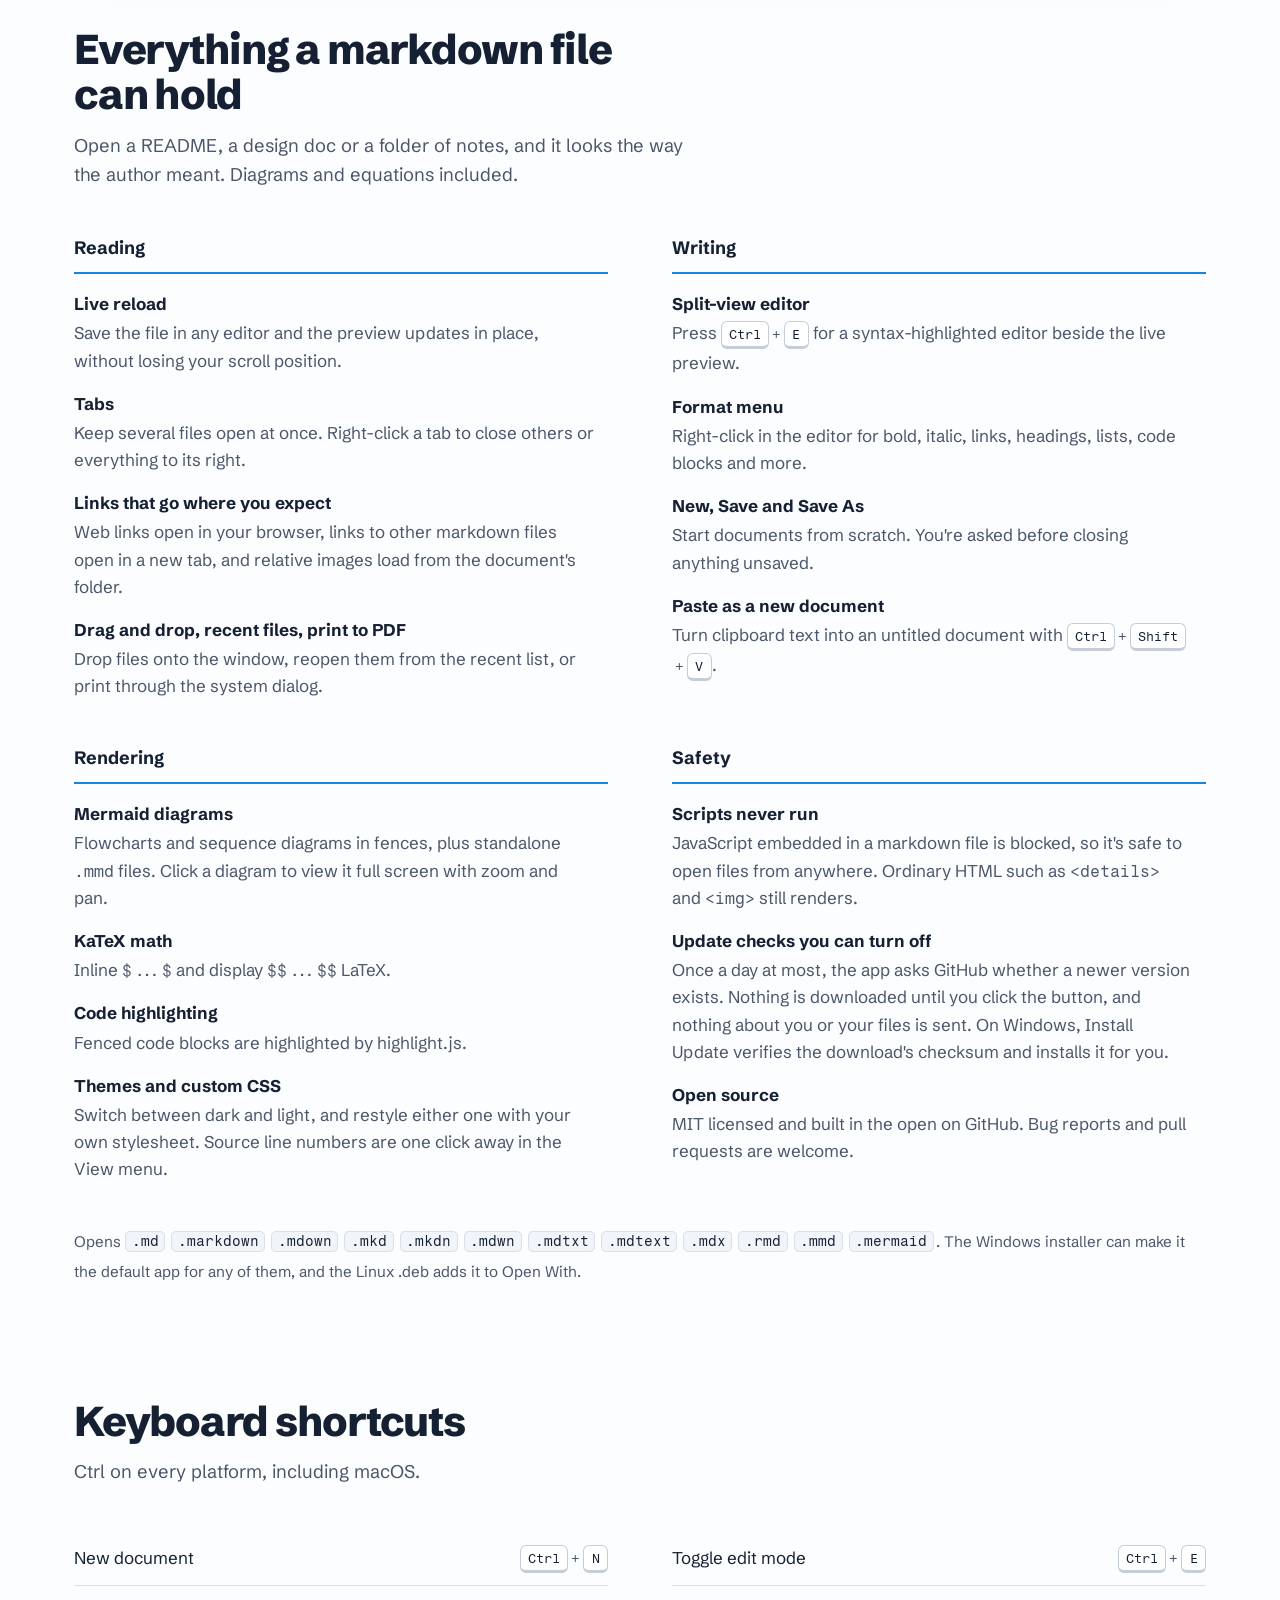
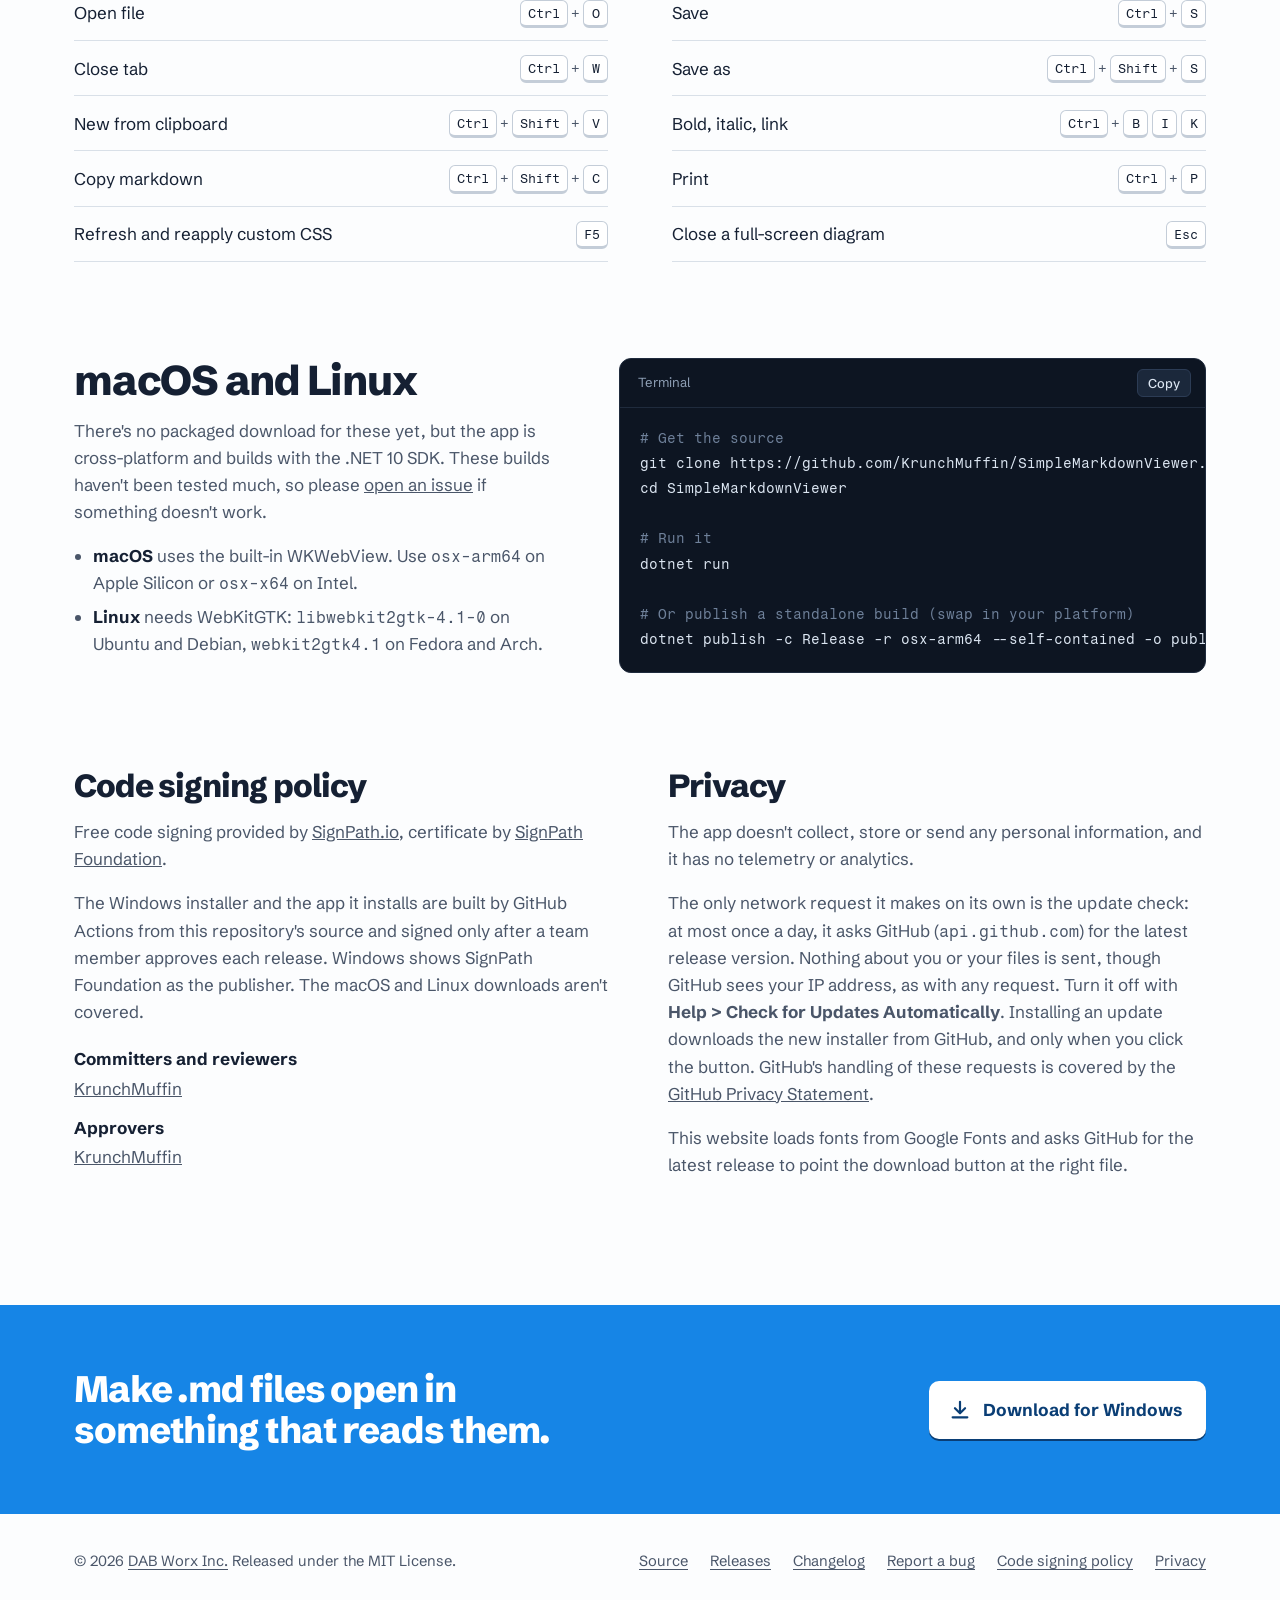
==== commit a1745b87: "Add SignPath code signing for Windows releases Tagged releases now sign the app's exe and dll, then " ====
--- a/docs/index.html
+++ b/docs/index.html
@@ -3,12 +3,48 @@
 <head>
 <meta charset="utf-8">
 <meta name="viewport" content="width=device-width, initial-scale=1">
-<title>Simple Markdown Viewer</title>
-<meta name="description" content="A small, free markdown and Mermaid viewer and editor for Windows, macOS and Linux, with live reload, tabs, diagrams, math and code highlighting.">
-<meta property="og:title" content="Simple Markdown Viewer">
-<meta property="og:description" content="Open a .md file. See it rendered. Free and open source.">
-<meta property="og:image" content="https://smv.dabworx.com/screenshot.png">
+<title>Simple Markdown Viewer – Free Markdown &amp; Mermaid Viewer</title>
+<meta name="description" content="Free, open-source markdown and Mermaid viewer for Windows, macOS and Linux. Live reload, tabs, diagrams, math and code highlighting.">
+<link rel="canonical" href="https://smv.dabworx.com/">
 <meta property="og:type" content="website">
+<meta property="og:site_name" content="Simple Markdown Viewer">
+<meta property="og:url" content="https://smv.dabworx.com/">
+<meta property="og:title" content="Simple Markdown Viewer – Free Markdown &amp; Mermaid Viewer">
+<meta property="og:description" content="Free, open-source markdown and Mermaid viewer for Windows, macOS and Linux. Live reload, tabs, diagrams, math and code highlighting.">
+<meta property="og:image" content="https://smv.dabworx.com/og-image.png">
+<meta property="og:image:type" content="image/png">
+<meta property="og:image:width" content="1200">
+<meta property="og:image:height" content="630">
+<meta property="og:image:alt" content="Simple Markdown Viewer: free markdown and Mermaid viewer, shown rendering a Mermaid flowchart in dark mode">
+<meta property="og:locale" content="en_US">
+<meta name="twitter:card" content="summary_large_image">
+<meta name="twitter:title" content="Simple Markdown Viewer – Free Markdown &amp; Mermaid Viewer">
+<meta name="twitter:description" content="Free, open-source markdown and Mermaid viewer for Windows, macOS and Linux. Live reload, tabs, diagrams, math and code highlighting.">
+<meta name="twitter:image" content="https://smv.dabworx.com/og-image.png">
+<meta name="twitter:image:alt" content="Simple Markdown Viewer: free markdown and Mermaid viewer, shown rendering a Mermaid flowchart in dark mode">
+<script type="application/ld+json">
+{
+  "@context": "https://schema.org",
+  "@type": "SoftwareApplication",
+  "name": "Simple Markdown Viewer",
+  "alternateName": "SMV",
+  "description": "Free, open-source markdown and Mermaid viewer for Windows, macOS and Linux. Live reload, tabs, diagrams, math and code highlighting.",
+  "url": "https://smv.dabworx.com/",
+  "image": "https://smv.dabworx.com/og-image.png",
+  "screenshot": "https://smv.dabworx.com/screenshot.png",
+  "applicationCategory": "DeveloperApplication",
+  "applicationSubCategory": "Markdown viewer",
+  "operatingSystem": "Windows 10, Windows 11, macOS, Linux",
+  "downloadUrl": "https://github.com/KrunchMuffin/SimpleMarkdownViewer/releases/latest",
+  "releaseNotes": "https://github.com/KrunchMuffin/SimpleMarkdownViewer/blob/main/CHANGELOG.md",
+  "license": "https://opensource.org/licenses/MIT",
+  "isAccessibleForFree": true,
+  "offers": { "@type": "Offer", "price": "0", "priceCurrency": "USD" },
+  "featureList": ["Live reload", "Tabs", "Side-by-side editing", "Mermaid diagrams", "KaTeX math", "Syntax highlighting", "Dark and light mode"],
+  "sameAs": ["https://github.com/KrunchMuffin/SimpleMarkdownViewer"],
+  "publisher": { "@type": "Organization", "name": "DAB Worx", "url": "https://dabworx.com", "logo": "https://dabworx.com/dabworx-logo.webp" }
+}
+</script>
 <meta name="theme-color" content="#1685E6">
 <link rel="icon" type="image/png" href="favicon.png">
 <link rel="apple-touch-icon" href="icon-192.png">
@@ -221,6 +257,15 @@
 .plus { color: var(--ink-2); margin: 0 3px; font-size: .85rem; }
 @media (max-width: 760px) { .keys { grid-template-columns: 1fr; } }
 
+/* Code signing policy and privacy */
+.policy { display: grid; grid-template-columns: repeat(2, minmax(0, 1fr)); gap: 56px; align-items: start; }
+.policy h2 { font-size: clamp(1.6rem, 2.6vw, 2rem); }
+.policy p { color: var(--ink-2); max-width: 56ch; margin: 0 0 1em; }
+.policy dl { margin: 20px 0 0; }
+.policy dt { font-weight: 700; margin-top: 12px; }
+.policy dd { margin: 2px 0 0; color: var(--ink-2); }
+@media (max-width: 760px) { .policy { grid-template-columns: 1fr; gap: 40px; } }
+
 /* Other platforms */
 .platforms { display: grid; grid-template-columns: minmax(0, 5fr) minmax(0, 6fr); gap: 56px; align-items: start; }
 .platforms p { color: var(--ink-2); max-width: 52ch; margin: 0 0 1em; }
@@ -309,7 +354,7 @@
           <span><span data-dl-label>Download for Windows</span><small id="dl-meta">Free installer from GitHub</small></span>
         </a>
         <p class="get-meta">
-          <span id="ver">Windows 10 and 11.</span> MIT licensed.<br>
+          <span id="ver">Windows 10 and 11.</span> MIT licensed. <a href="#code-signing">Code signing policy</a>.<br>
           <span id="others">On a Mac or Linux? <a href="#other-platforms">Build it from source</a>.</span>
         </p>
       </div>
@@ -450,6 +495,28 @@
     </div>
   </section>
 
+  <section class="block" id="code-signing" aria-labelledby="signing-h">
+    <div class="wrap policy">
+      <div>
+        <h2 id="signing-h">Code signing policy</h2>
+        <p>Free code signing provided by <a href="https://signpath.io">SignPath.io</a>, certificate by <a href="https://signpath.org">SignPath Foundation</a>.</p>
+        <p>The Windows installer and the app it installs are built by GitHub Actions from this repository's source and signed only after a team member approves each release. Windows shows SignPath Foundation as the publisher. The macOS and Linux downloads aren't covered.</p>
+        <dl>
+          <dt>Committers and reviewers</dt>
+          <dd><a href="https://github.com/KrunchMuffin">KrunchMuffin</a></dd>
+          <dt>Approvers</dt>
+          <dd><a href="https://github.com/KrunchMuffin">KrunchMuffin</a></dd>
+        </dl>
+      </div>
+      <div id="privacy">
+        <h2 id="privacy-h">Privacy</h2>
+        <p>The app doesn't collect, store or send any personal information, and it has no telemetry or analytics.</p>
+        <p>The only network request it makes on its own is the update check: at most once a day, it asks GitHub (<code>api.github.com</code>) for the latest release version. Nothing about you or your files is sent, though GitHub sees your IP address, as with any request. Turn it off with <strong>Help &gt; Check for Updates Automatically</strong>. Installing an update downloads the new installer from GitHub, and only when you click the button. GitHub's handling of these requests is covered by the <a href="https://docs.github.com/en/site-policy/privacy-policies/github-general-privacy-statement">GitHub Privacy Statement</a>.</p>
+        <p>This website loads fonts from Google Fonts and asks GitHub for the latest release to point the download button at the right file.</p>
+      </div>
+    </div>
+  </section>
+
   <section class="closer" aria-labelledby="closer-h">
     <div class="wrap">
       <h2 id="closer-h">Make .md files open in something that reads them.</h2>
@@ -469,6 +536,8 @@
       <a href="https://github.com/KrunchMuffin/SimpleMarkdownViewer/releases">Releases</a>
       <a href="https://github.com/KrunchMuffin/SimpleMarkdownViewer/blob/main/CHANGELOG.md">Changelog</a>
       <a href="https://github.com/KrunchMuffin/SimpleMarkdownViewer/issues">Report a bug</a>
+      <a href="#code-signing">Code signing policy</a>
+      <a href="#privacy">Privacy</a>
     </nav>
   </div>
 </footer>
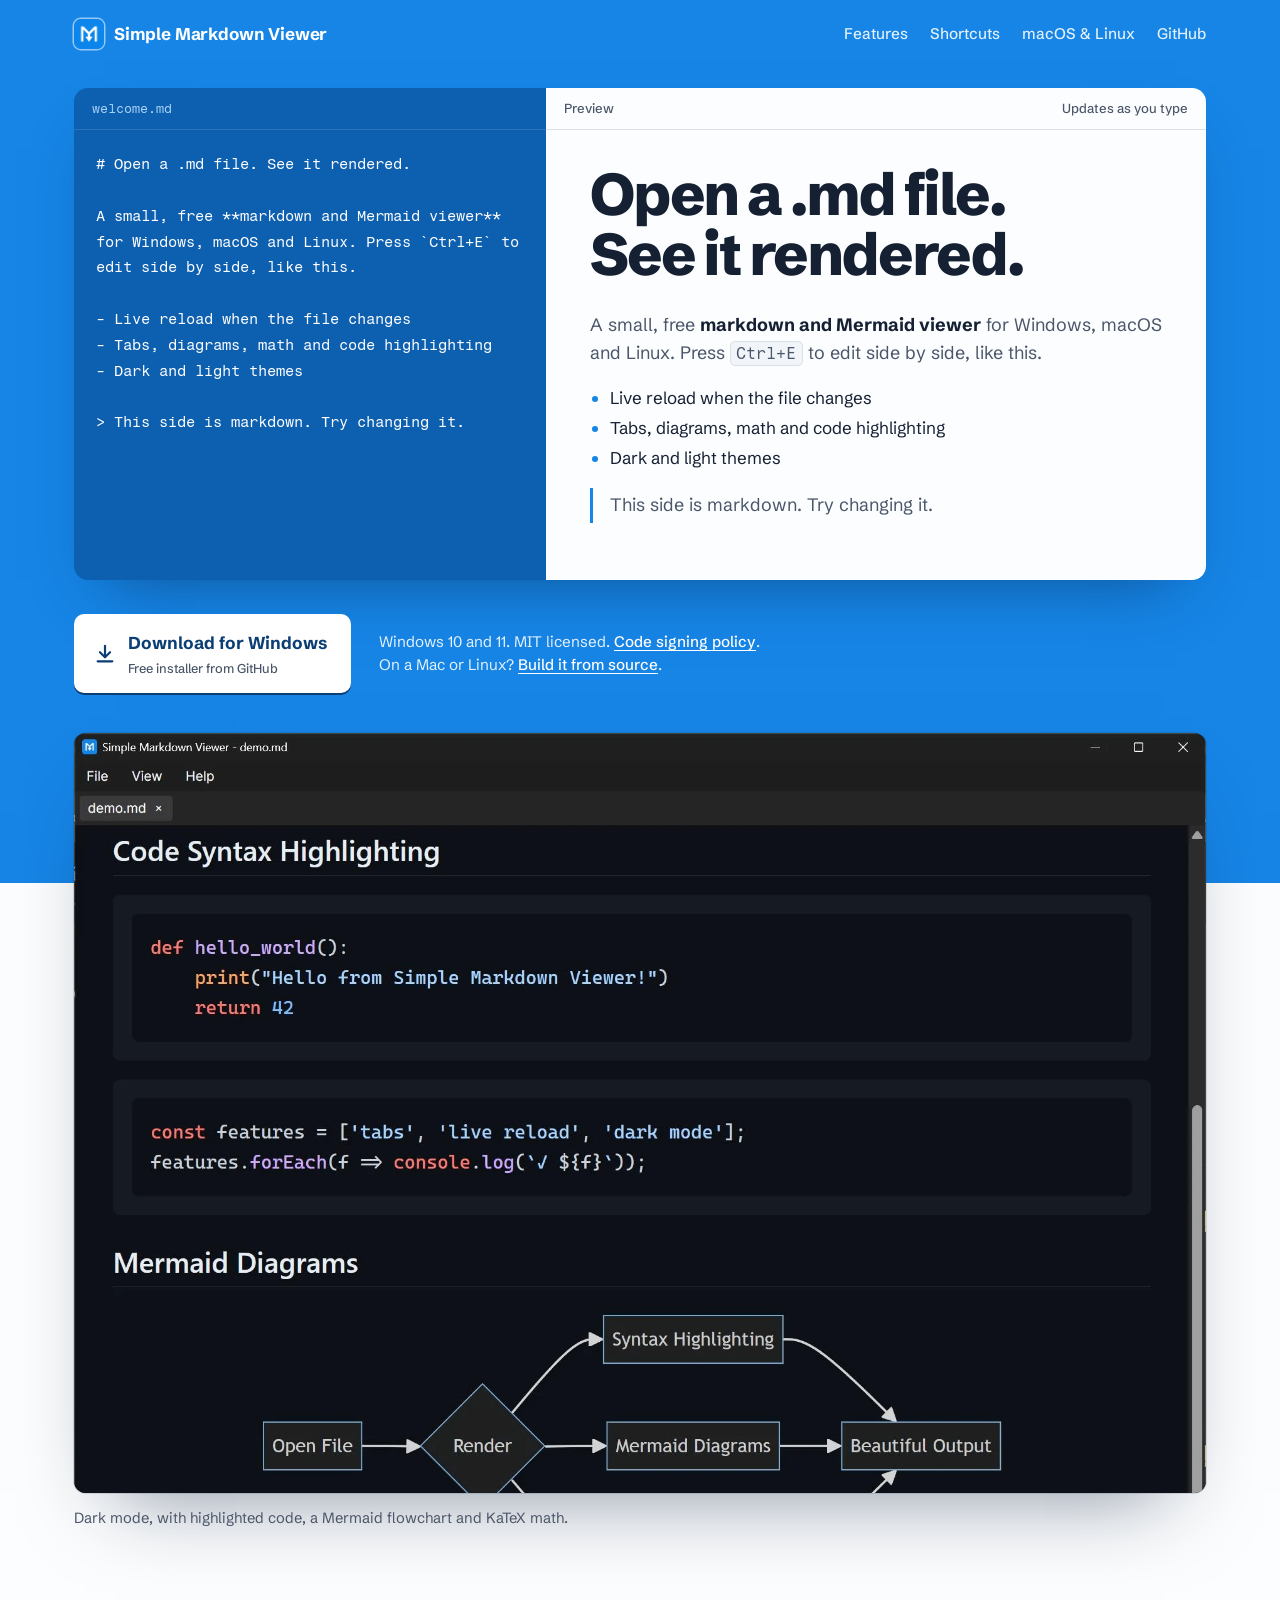
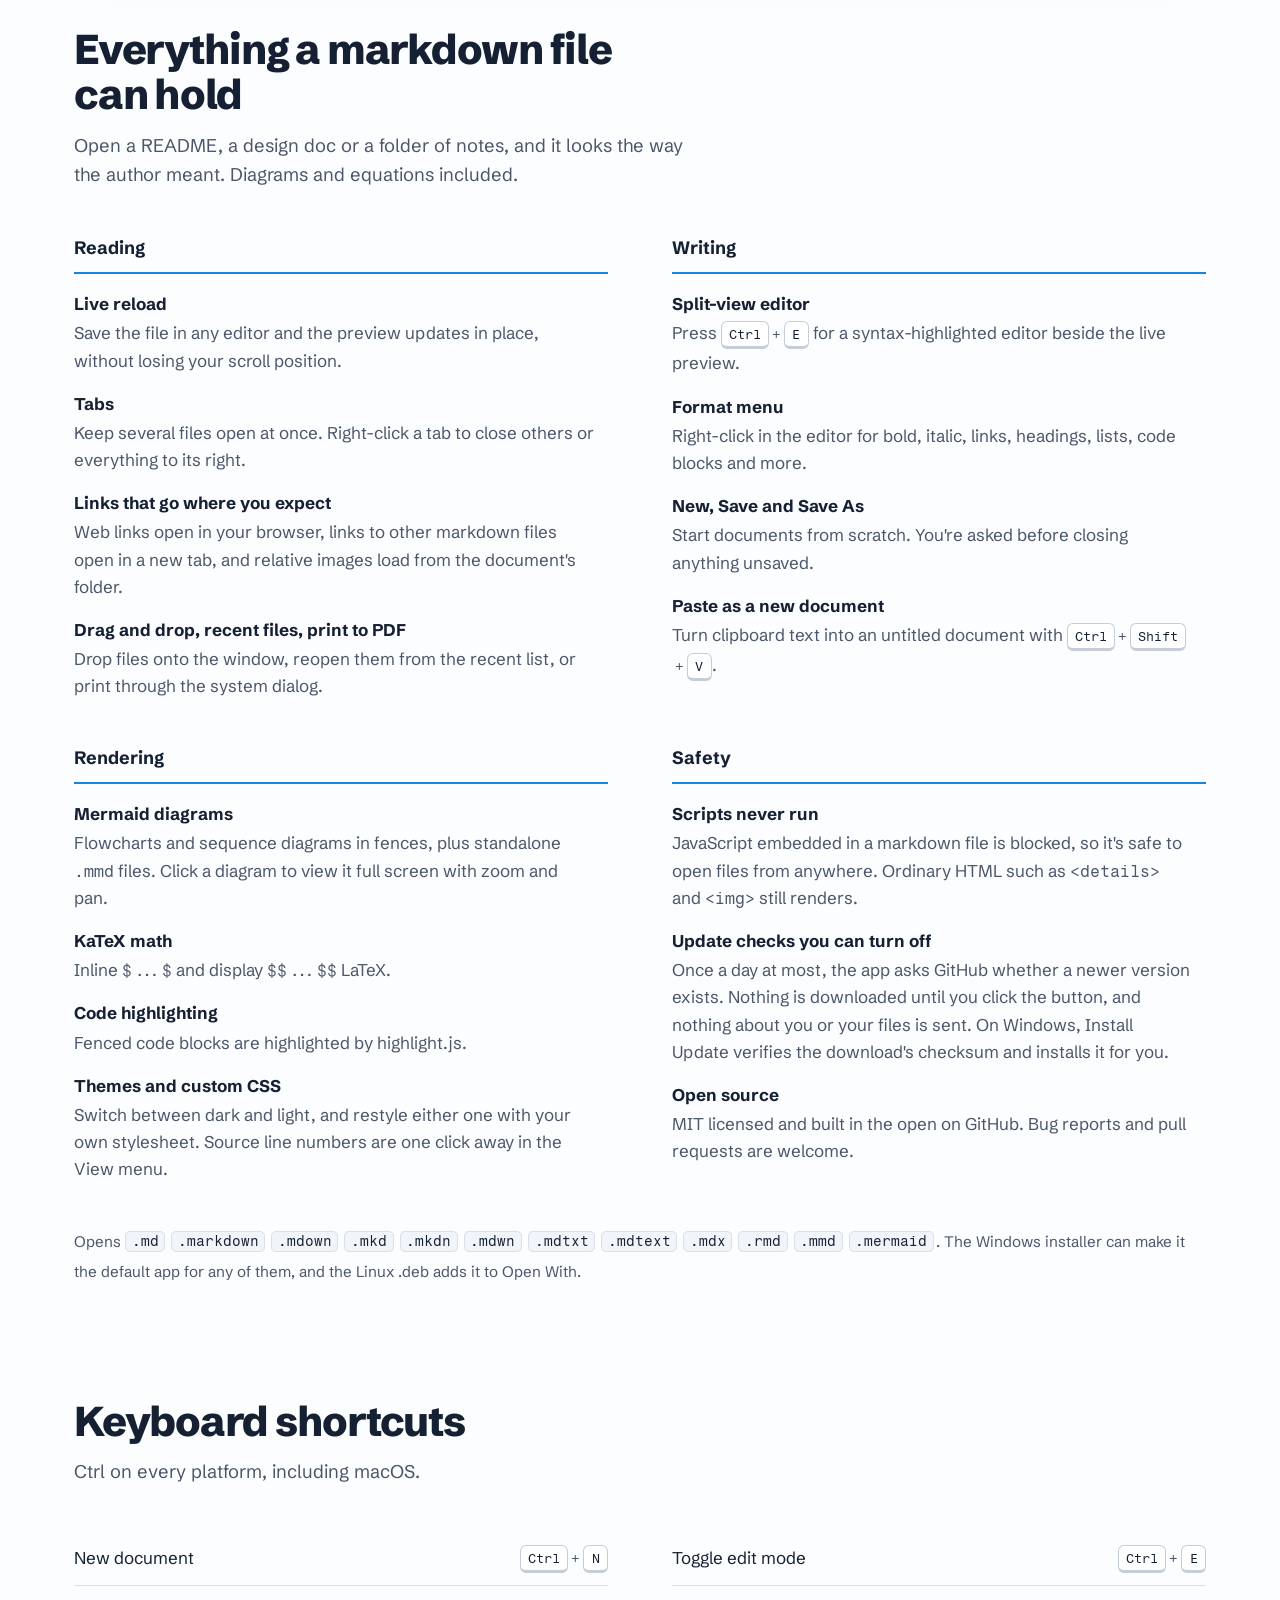
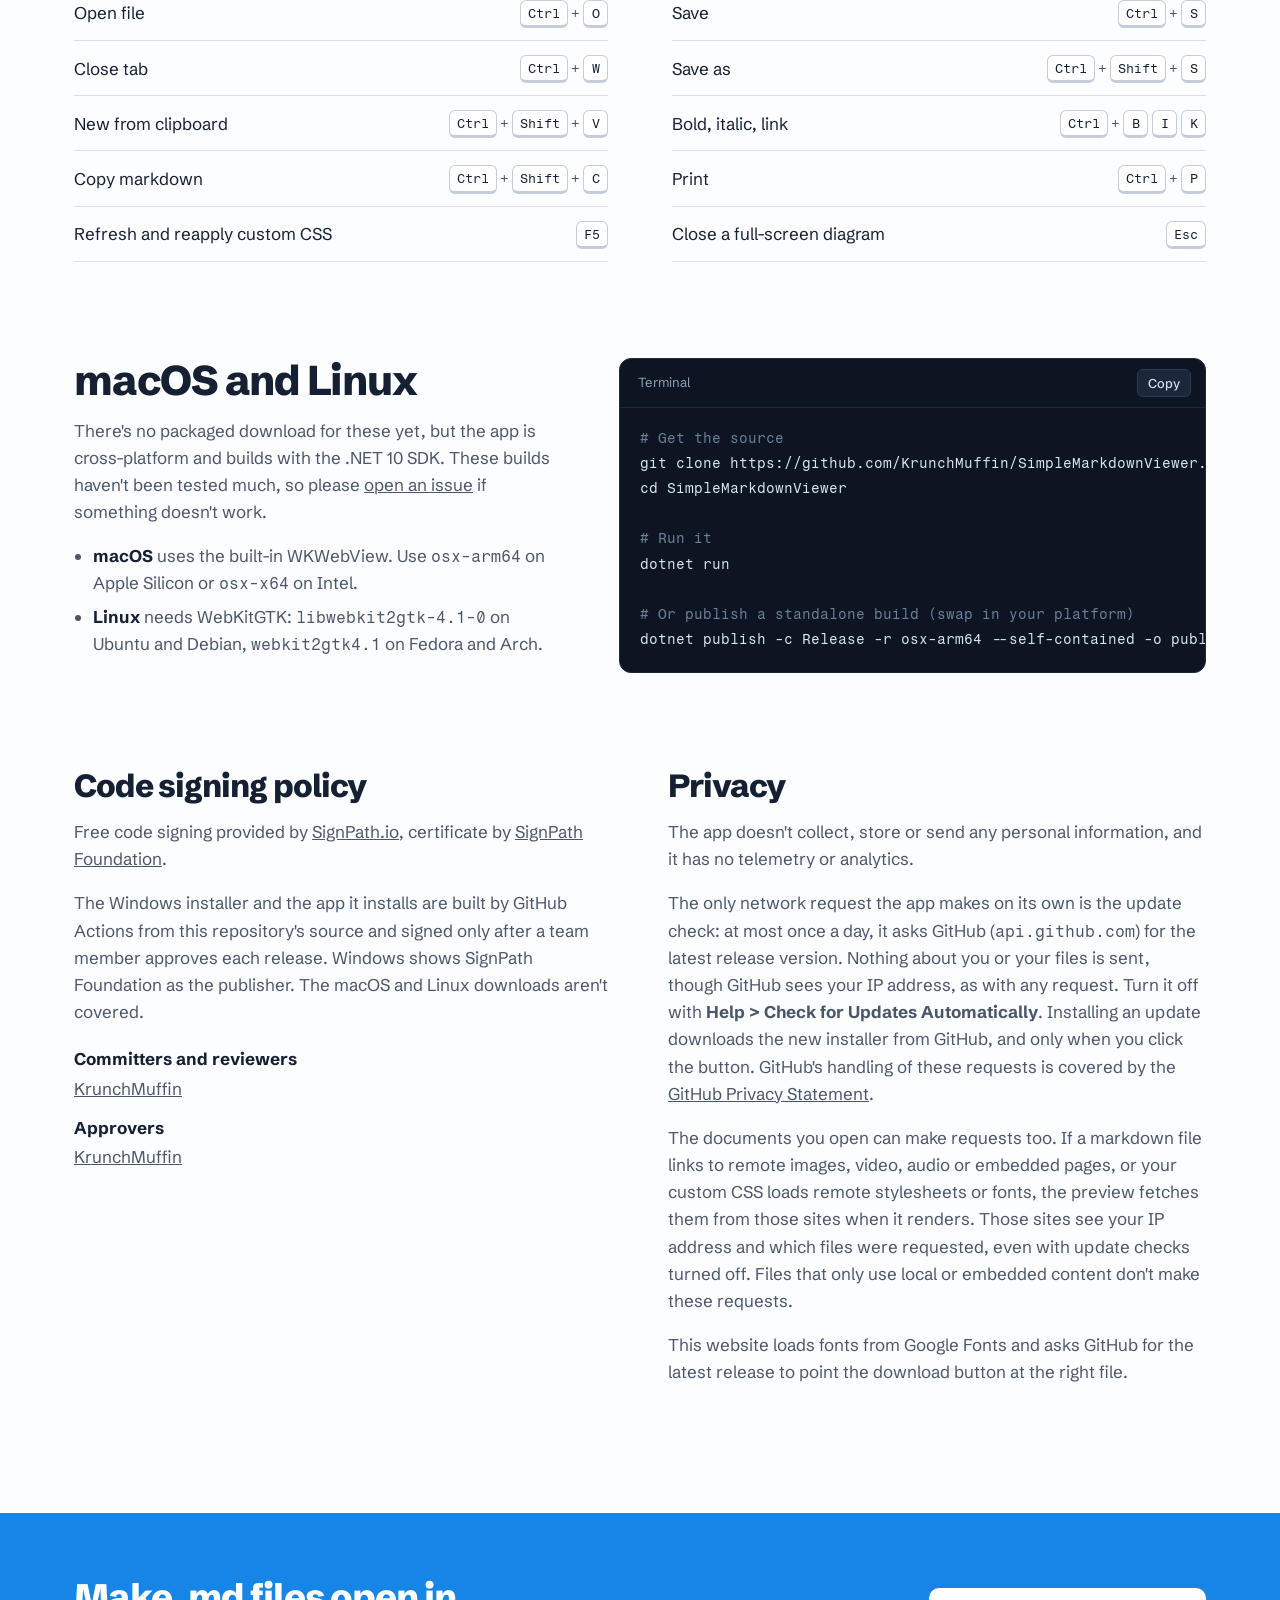
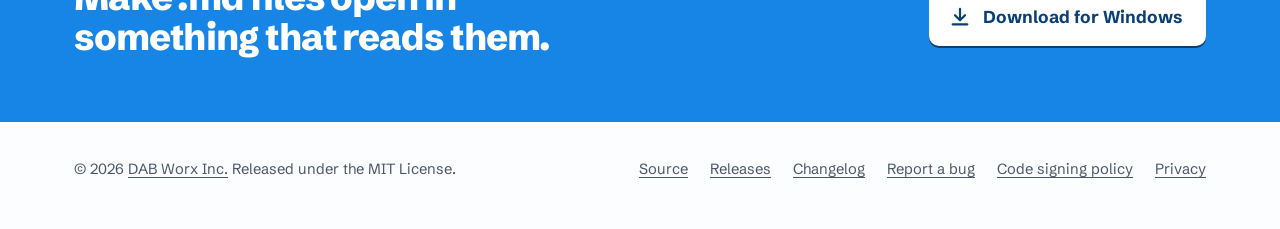
==== commit 29a644f5: "Disclose requests made by remote content in documents The privacy sections said the update check was" ====
--- a/docs/index.html
+++ b/docs/index.html
@@ -511,7 +511,8 @@
       <div id="privacy">
         <h2 id="privacy-h">Privacy</h2>
         <p>The app doesn't collect, store or send any personal information, and it has no telemetry or analytics.</p>
-        <p>The only network request it makes on its own is the update check: at most once a day, it asks GitHub (<code>api.github.com</code>) for the latest release version. Nothing about you or your files is sent, though GitHub sees your IP address, as with any request. Turn it off with <strong>Help &gt; Check for Updates Automatically</strong>. Installing an update downloads the new installer from GitHub, and only when you click the button. GitHub's handling of these requests is covered by the <a href="https://docs.github.com/en/site-policy/privacy-policies/github-general-privacy-statement">GitHub Privacy Statement</a>.</p>
+        <p>The only network request the app makes on its own is the update check: at most once a day, it asks GitHub (<code>api.github.com</code>) for the latest release version. Nothing about you or your files is sent, though GitHub sees your IP address, as with any request. Turn it off with <strong>Help &gt; Check for Updates Automatically</strong>. Installing an update downloads the new installer from GitHub, and only when you click the button. GitHub's handling of these requests is covered by the <a href="https://docs.github.com/en/site-policy/privacy-policies/github-general-privacy-statement">GitHub Privacy Statement</a>.</p>
+        <p>The documents you open can make requests too. If a markdown file links to remote images, video, audio or embedded pages, or your custom CSS loads remote stylesheets or fonts, the preview fetches them from those sites when it renders. Those sites see your IP address and which files were requested, even with update checks turned off. Files that only use local or embedded content don't make these requests.</p>
         <p>This website loads fonts from Google Fonts and asks GitHub for the latest release to point the download button at the right file.</p>
       </div>
     </div>
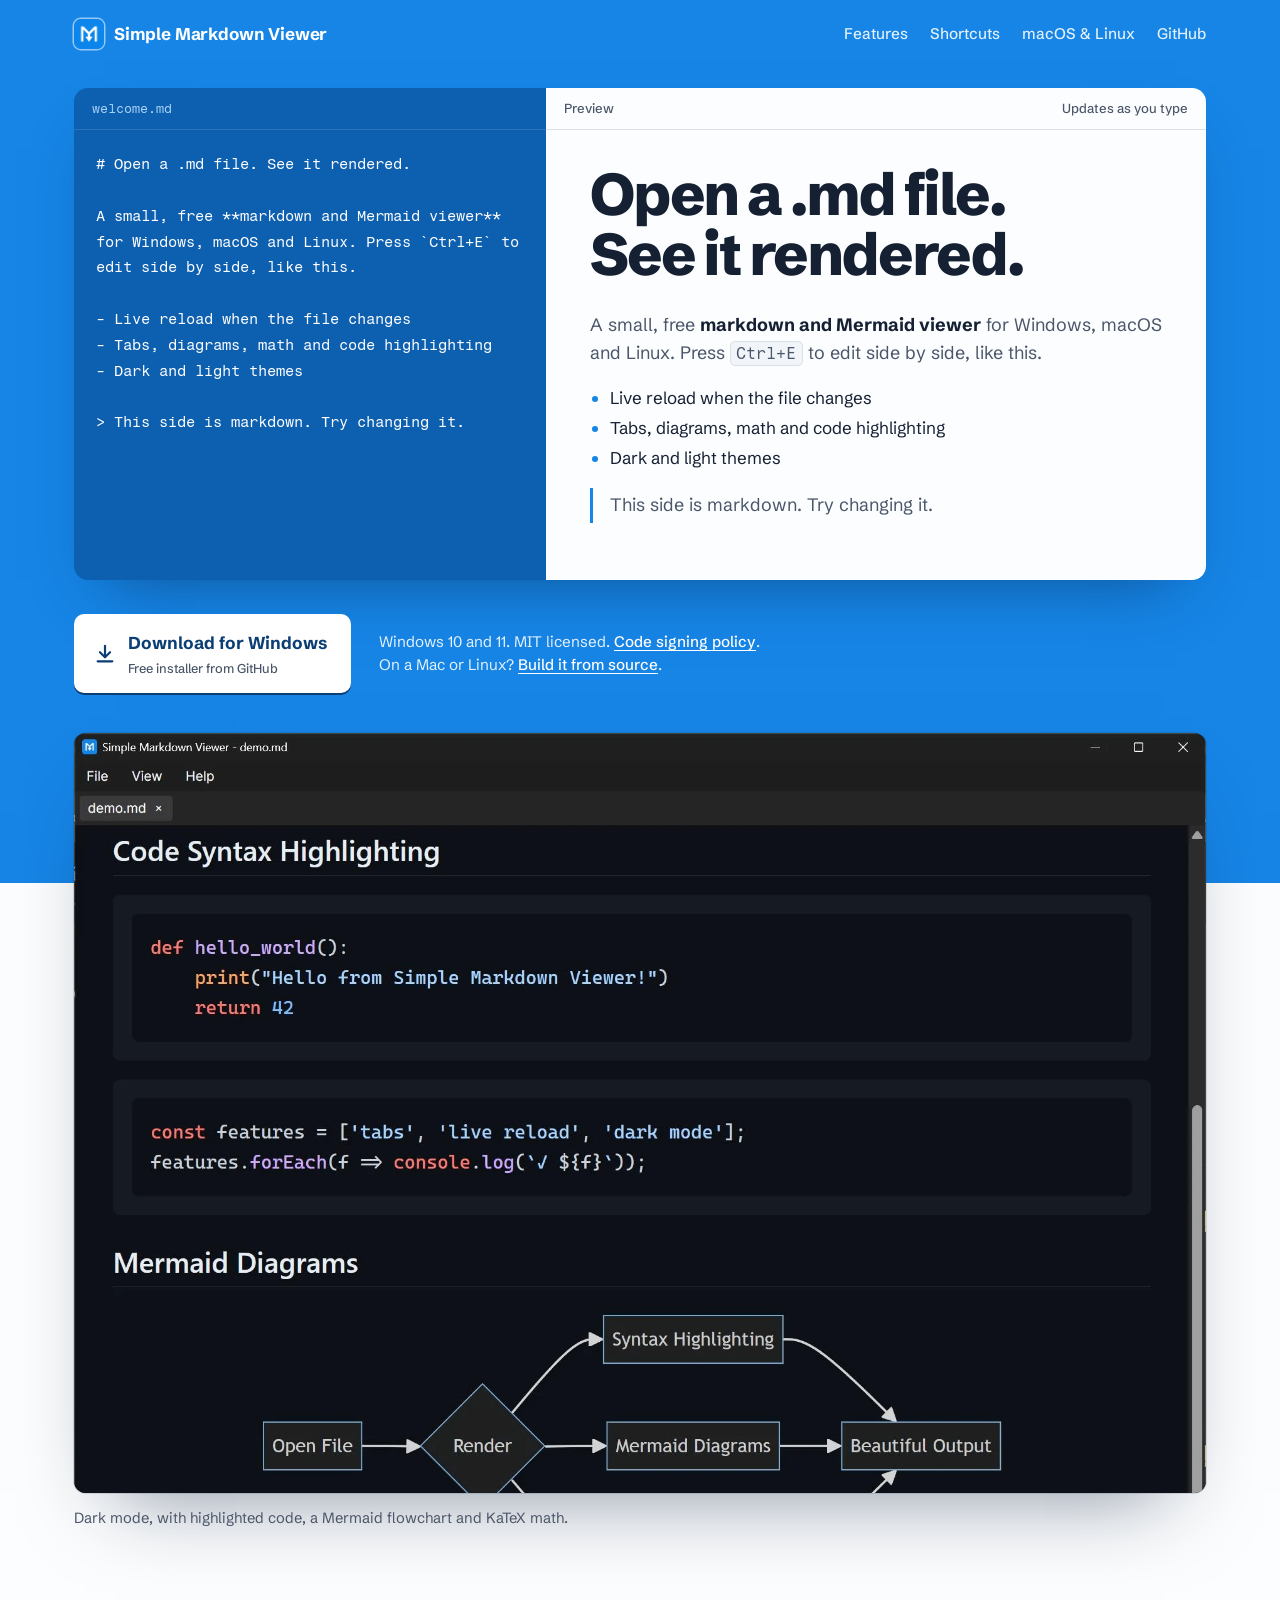
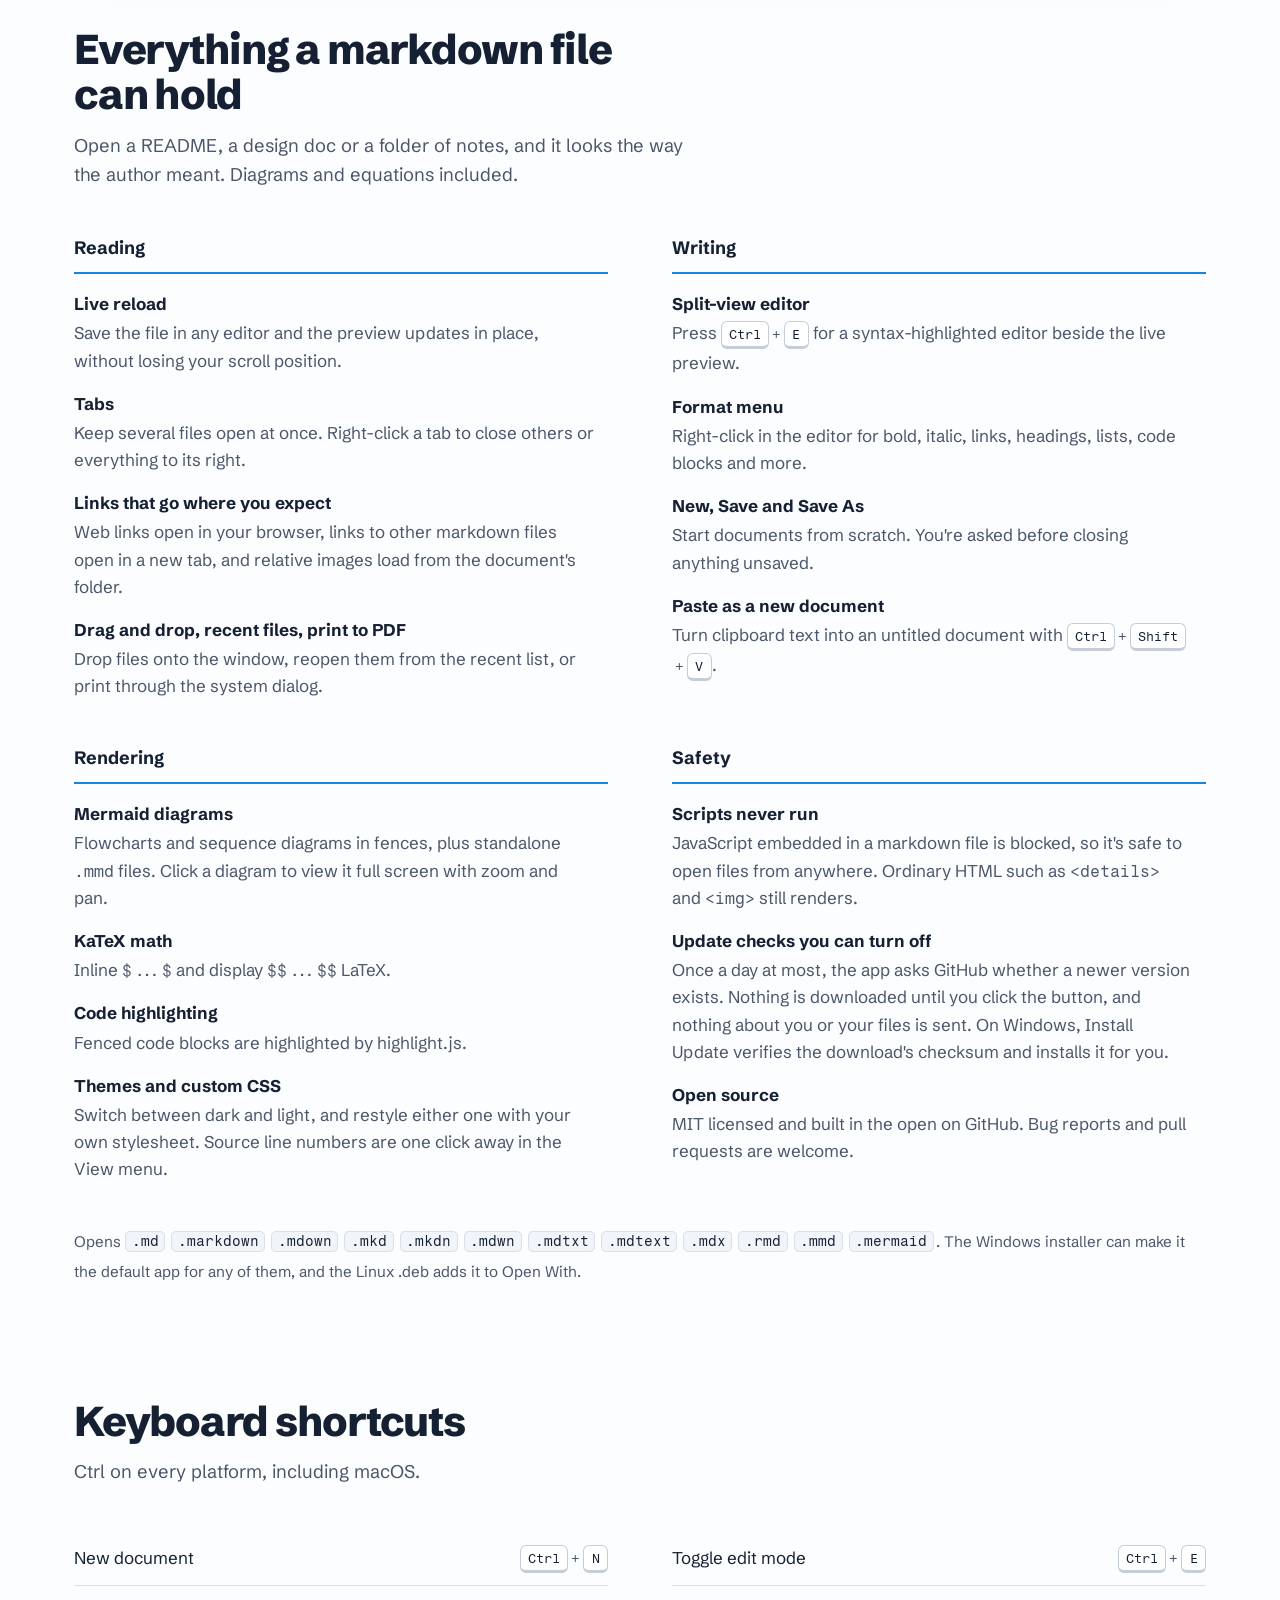
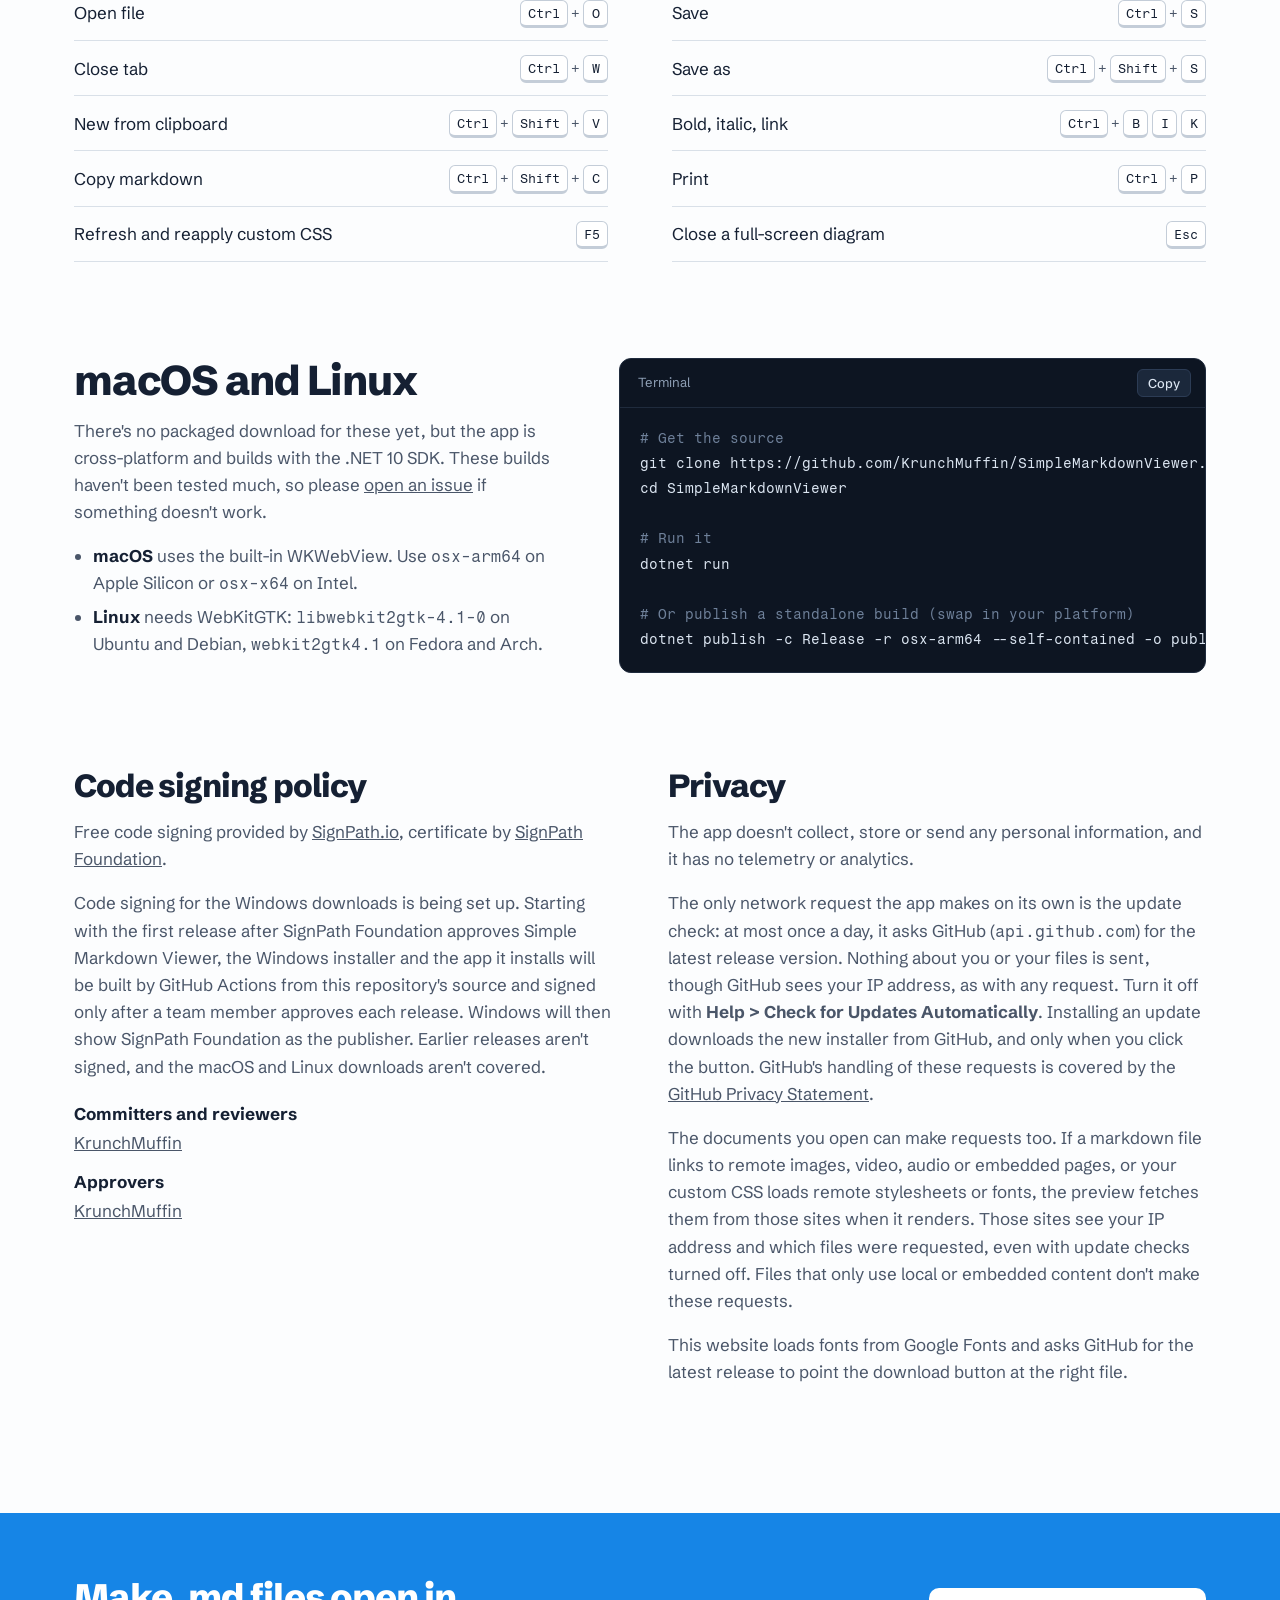
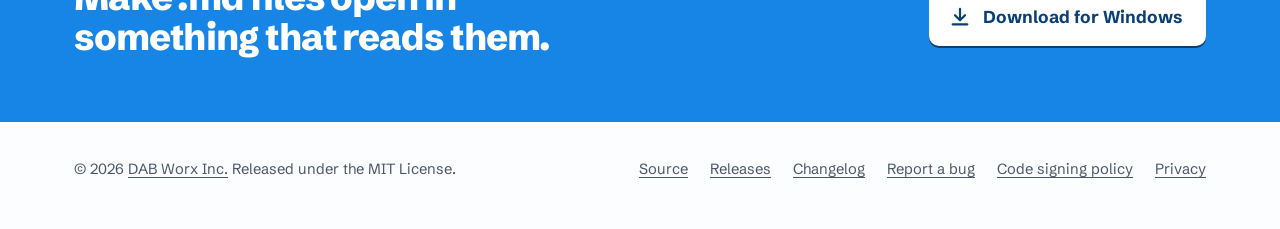
==== commit 886bd0a6: "Add code signing policy and privacy sections to the site SignPath Foundation's application asks for " ====
--- a/docs/index.html
+++ b/docs/index.html
@@ -500,7 +500,7 @@
       <div>
         <h2 id="signing-h">Code signing policy</h2>
         <p>Free code signing provided by <a href="https://signpath.io">SignPath.io</a>, certificate by <a href="https://signpath.org">SignPath Foundation</a>.</p>
-        <p>The Windows installer and the app it installs are built by GitHub Actions from this repository's source and signed only after a team member approves each release. Windows shows SignPath Foundation as the publisher. The macOS and Linux downloads aren't covered.</p>
+        <p>Code signing for the Windows downloads is being set up. Starting with the first release after SignPath Foundation approves Simple Markdown Viewer, the Windows installer and the app it installs will be built by GitHub Actions from this repository's source and signed only after a team member approves each release. Windows will then show SignPath Foundation as the publisher. Earlier releases aren't signed, and the macOS and Linux downloads aren't covered.</p>
         <dl>
           <dt>Committers and reviewers</dt>
           <dd><a href="https://github.com/KrunchMuffin">KrunchMuffin</a></dd>
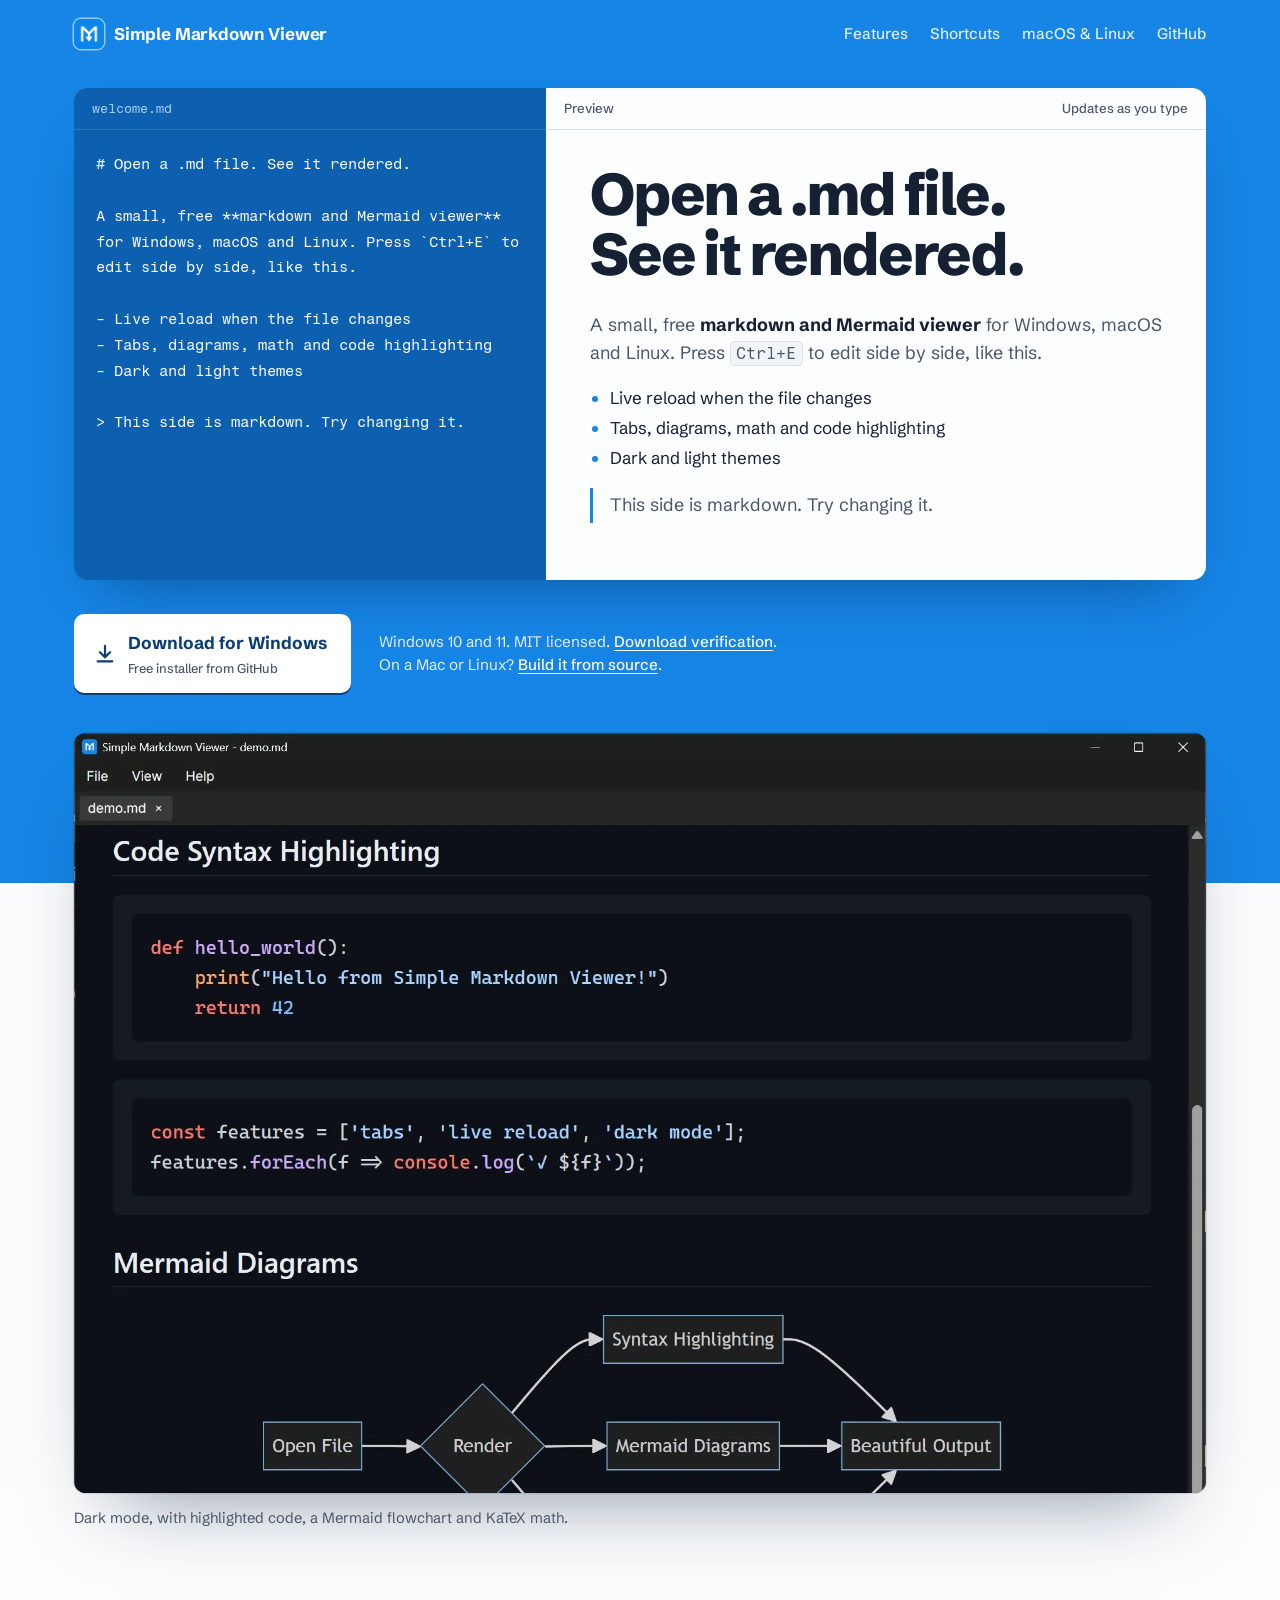
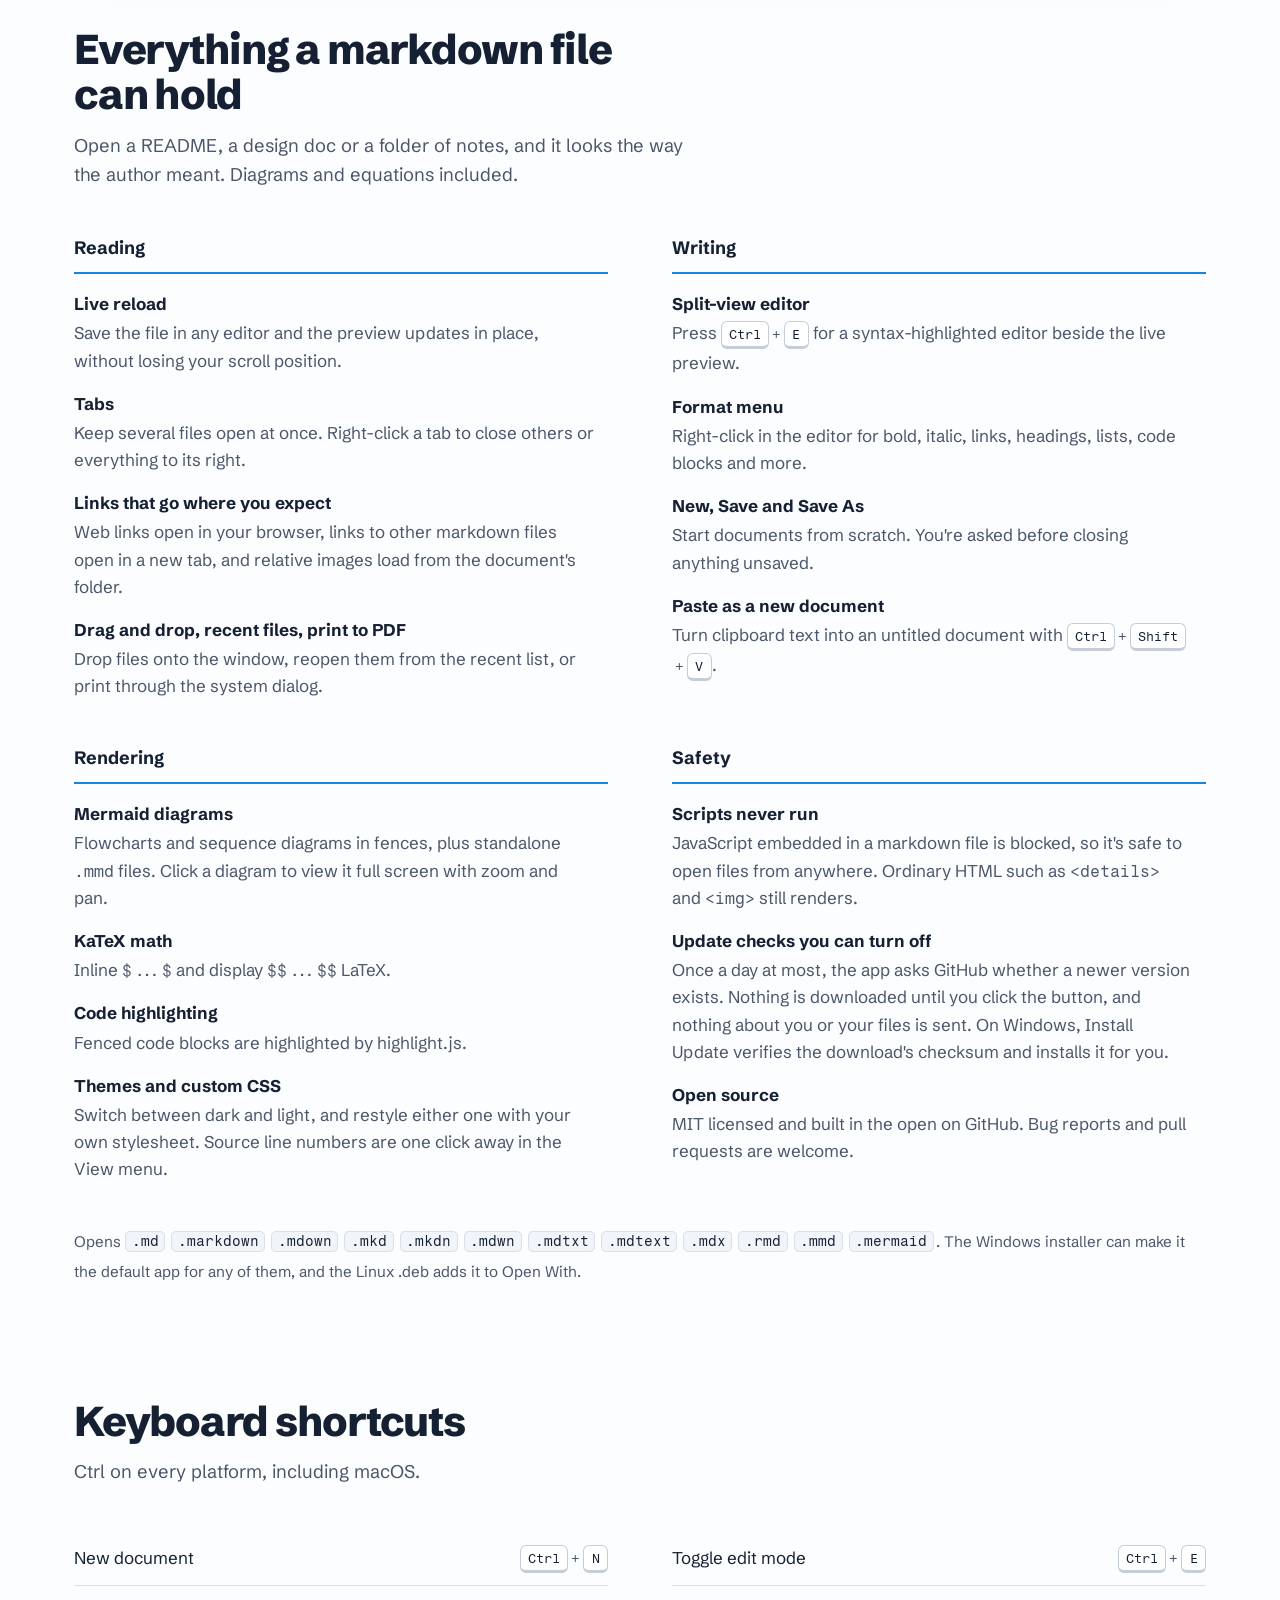
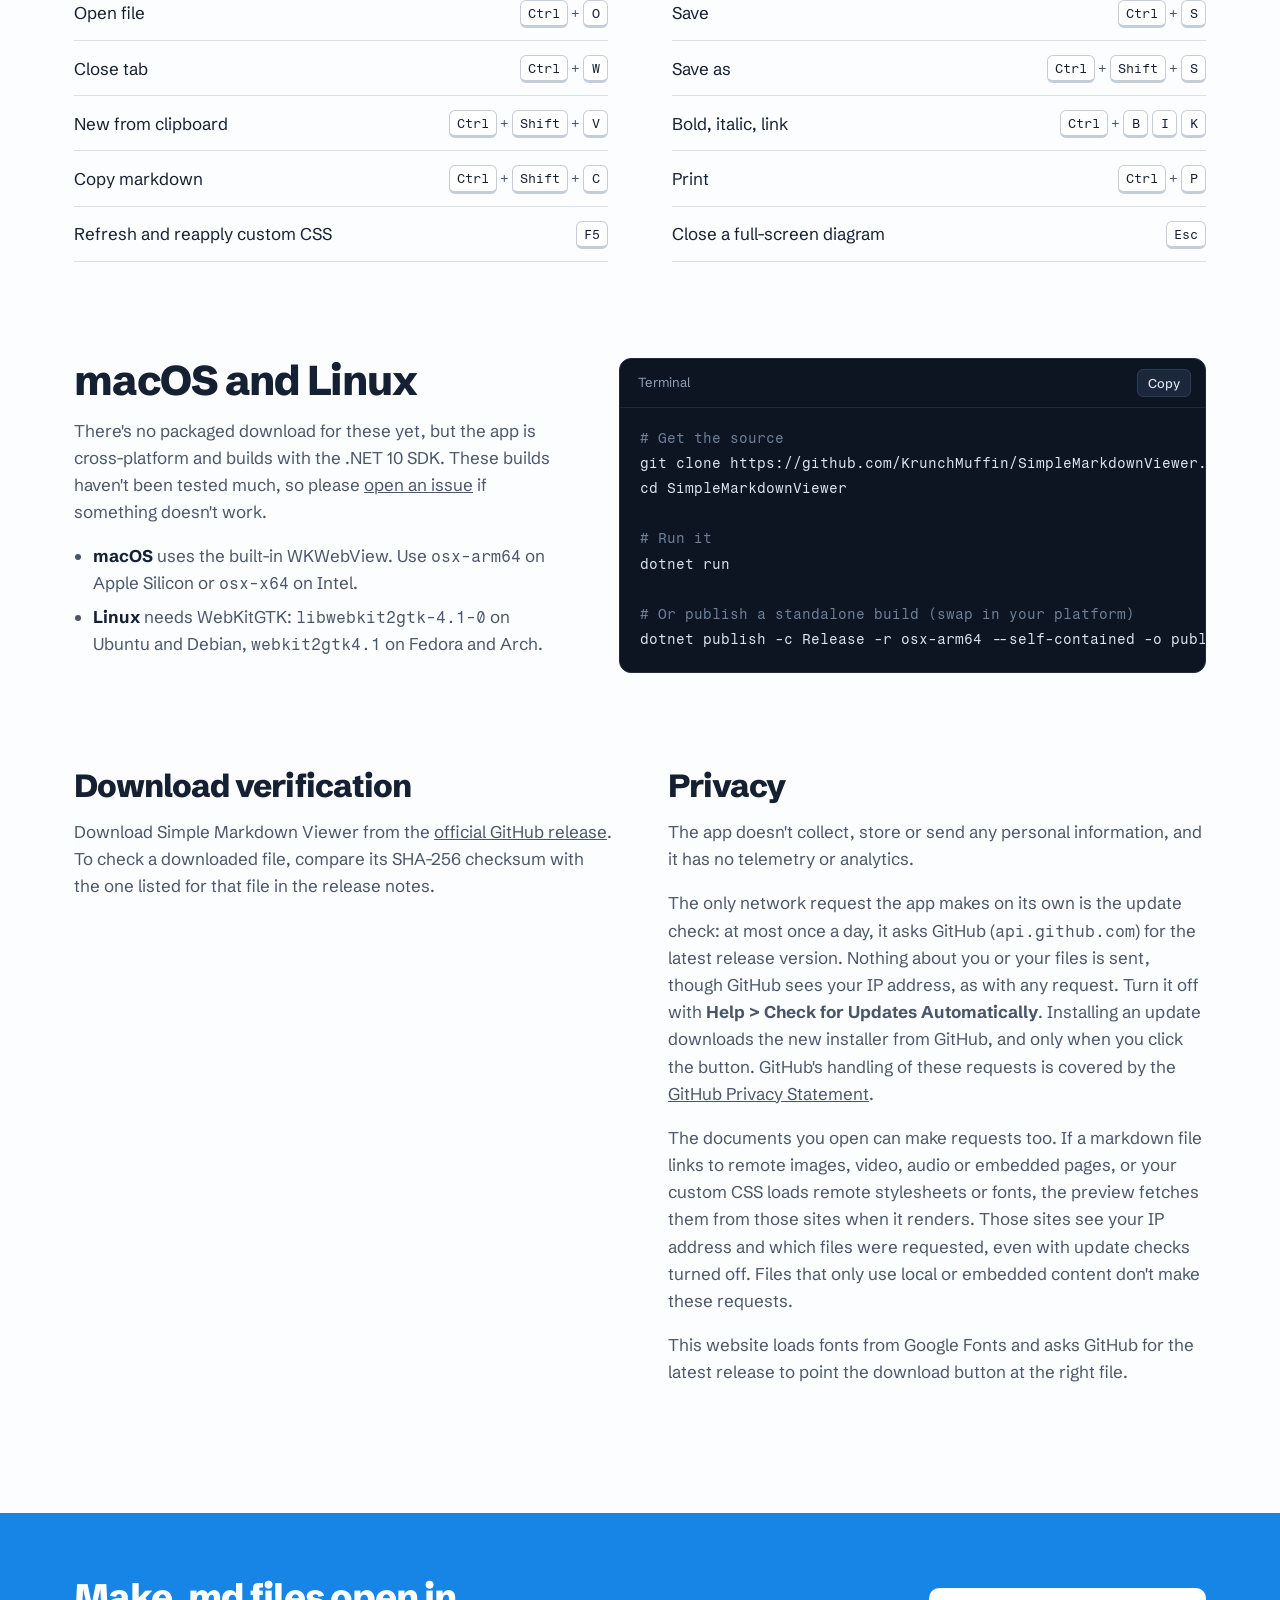
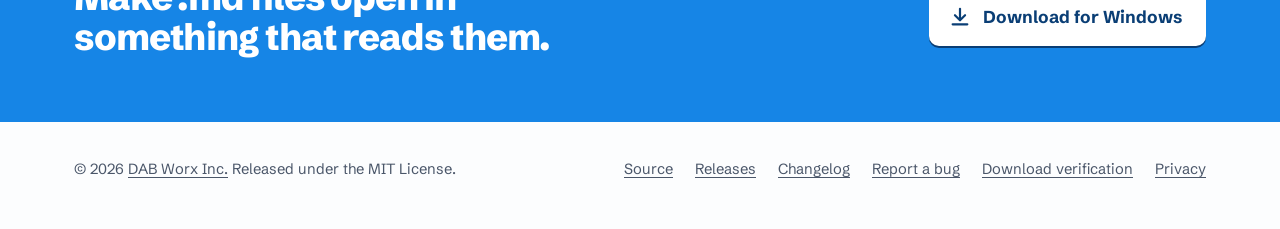
==== commit 6f8daf4c: "Replace website signing claims with checksum guidance" ====
--- a/docs/index.html
+++ b/docs/index.html
@@ -257,13 +257,10 @@
 .plus { color: var(--ink-2); margin: 0 3px; font-size: .85rem; }
 @media (max-width: 760px) { .keys { grid-template-columns: 1fr; } }
 
-/* Code signing policy and privacy */
+/* Download verification and privacy */
 .policy { display: grid; grid-template-columns: repeat(2, minmax(0, 1fr)); gap: 56px; align-items: start; }
 .policy h2 { font-size: clamp(1.6rem, 2.6vw, 2rem); }
 .policy p { color: var(--ink-2); max-width: 56ch; margin: 0 0 1em; }
-.policy dl { margin: 20px 0 0; }
-.policy dt { font-weight: 700; margin-top: 12px; }
-.policy dd { margin: 2px 0 0; color: var(--ink-2); }
 @media (max-width: 760px) { .policy { grid-template-columns: 1fr; gap: 40px; } }
 
 /* Other platforms */
@@ -354,7 +351,7 @@
           <span><span data-dl-label>Download for Windows</span><small id="dl-meta">Free installer from GitHub</small></span>
         </a>
         <p class="get-meta">
-          <span id="ver">Windows 10 and 11.</span> MIT licensed. <a href="#code-signing">Code signing policy</a>.<br>
+          <span id="ver">Windows 10 and 11.</span> MIT licensed. <a href="#code-signing">Download verification</a>.<br>
           <span id="others">On a Mac or Linux? <a href="#other-platforms">Build it from source</a>.</span>
         </p>
       </div>
@@ -495,18 +492,11 @@
     </div>
   </section>
 
-  <section class="block" id="code-signing" aria-labelledby="signing-h">
+  <section class="block" id="code-signing" aria-labelledby="download-verification-h">
     <div class="wrap policy">
       <div>
-        <h2 id="signing-h">Code signing policy</h2>
-        <p>Free code signing provided by <a href="https://signpath.io">SignPath.io</a>, certificate by <a href="https://signpath.org">SignPath Foundation</a>.</p>
-        <p>Code signing for the Windows downloads is being set up. Starting with the first release after SignPath Foundation approves Simple Markdown Viewer, the Windows installer and the app it installs will be built by GitHub Actions from this repository's source and signed only after a team member approves each release. Windows will then show SignPath Foundation as the publisher. Earlier releases aren't signed, and the macOS and Linux downloads aren't covered.</p>
-        <dl>
-          <dt>Committers and reviewers</dt>
-          <dd><a href="https://github.com/KrunchMuffin">KrunchMuffin</a></dd>
-          <dt>Approvers</dt>
-          <dd><a href="https://github.com/KrunchMuffin">KrunchMuffin</a></dd>
-        </dl>
+        <h2 id="download-verification-h">Download verification</h2>
+        <p>Download Simple Markdown Viewer from the <a href="https://github.com/KrunchMuffin/SimpleMarkdownViewer/releases/latest">official GitHub release</a>. To check a downloaded file, compare its SHA-256 checksum with the one listed for that file in the release notes.</p>
       </div>
       <div id="privacy">
         <h2 id="privacy-h">Privacy</h2>
@@ -537,7 +527,7 @@
       <a href="https://github.com/KrunchMuffin/SimpleMarkdownViewer/releases">Releases</a>
       <a href="https://github.com/KrunchMuffin/SimpleMarkdownViewer/blob/main/CHANGELOG.md">Changelog</a>
       <a href="https://github.com/KrunchMuffin/SimpleMarkdownViewer/issues">Report a bug</a>
-      <a href="#code-signing">Code signing policy</a>
+      <a href="#code-signing">Download verification</a>
       <a href="#privacy">Privacy</a>
     </nav>
   </div>
